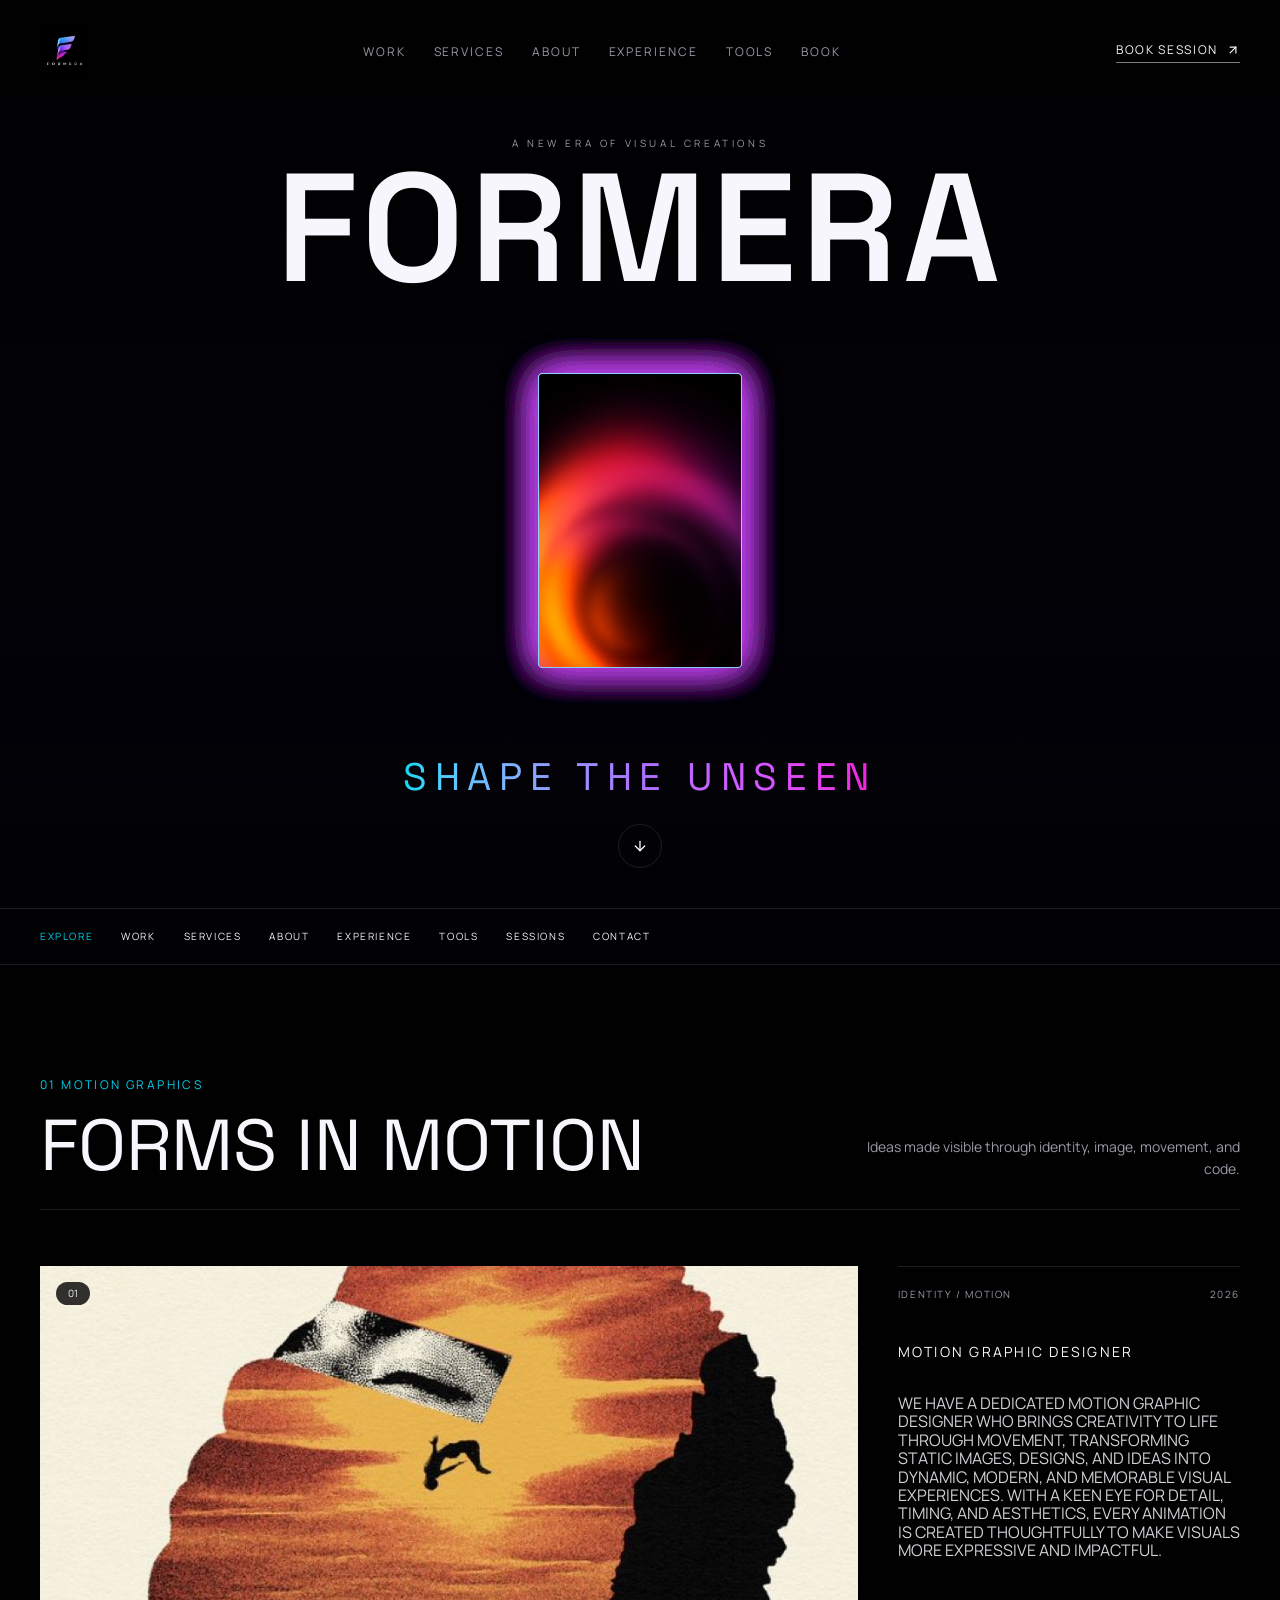
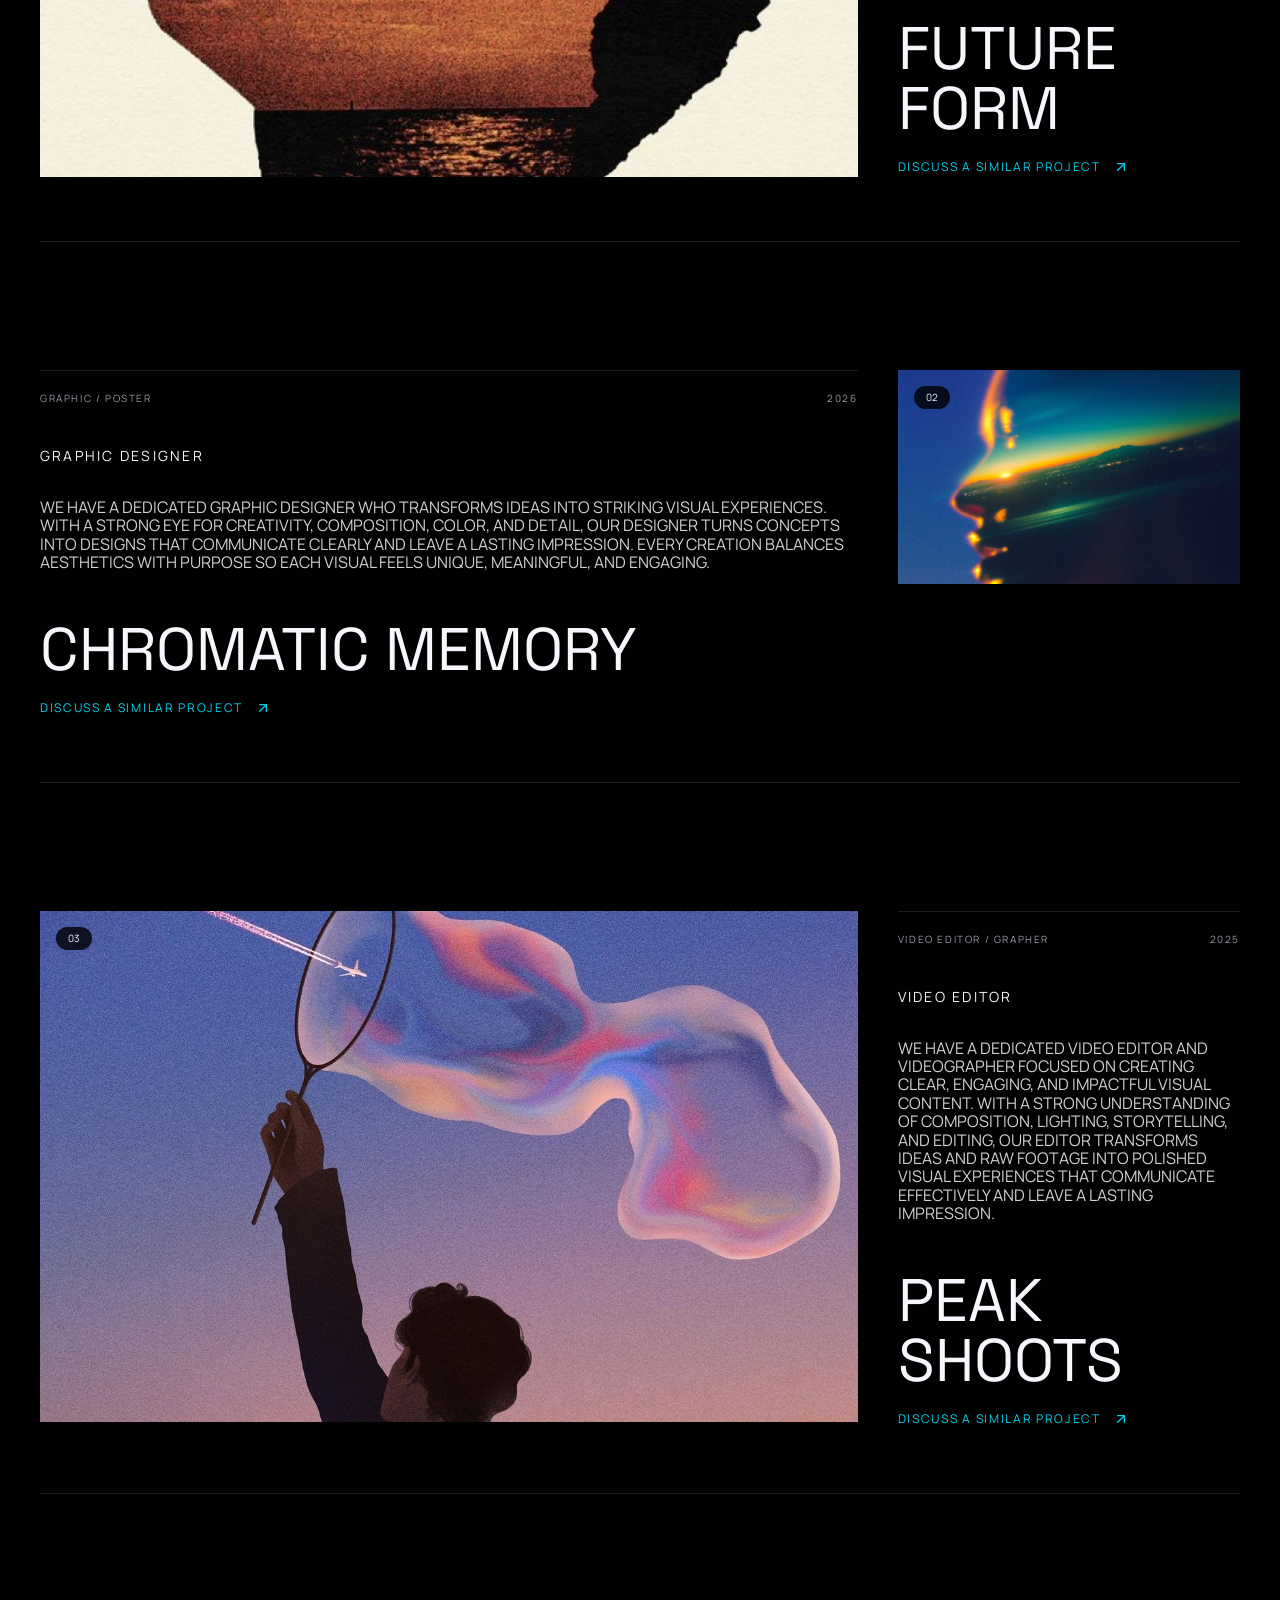
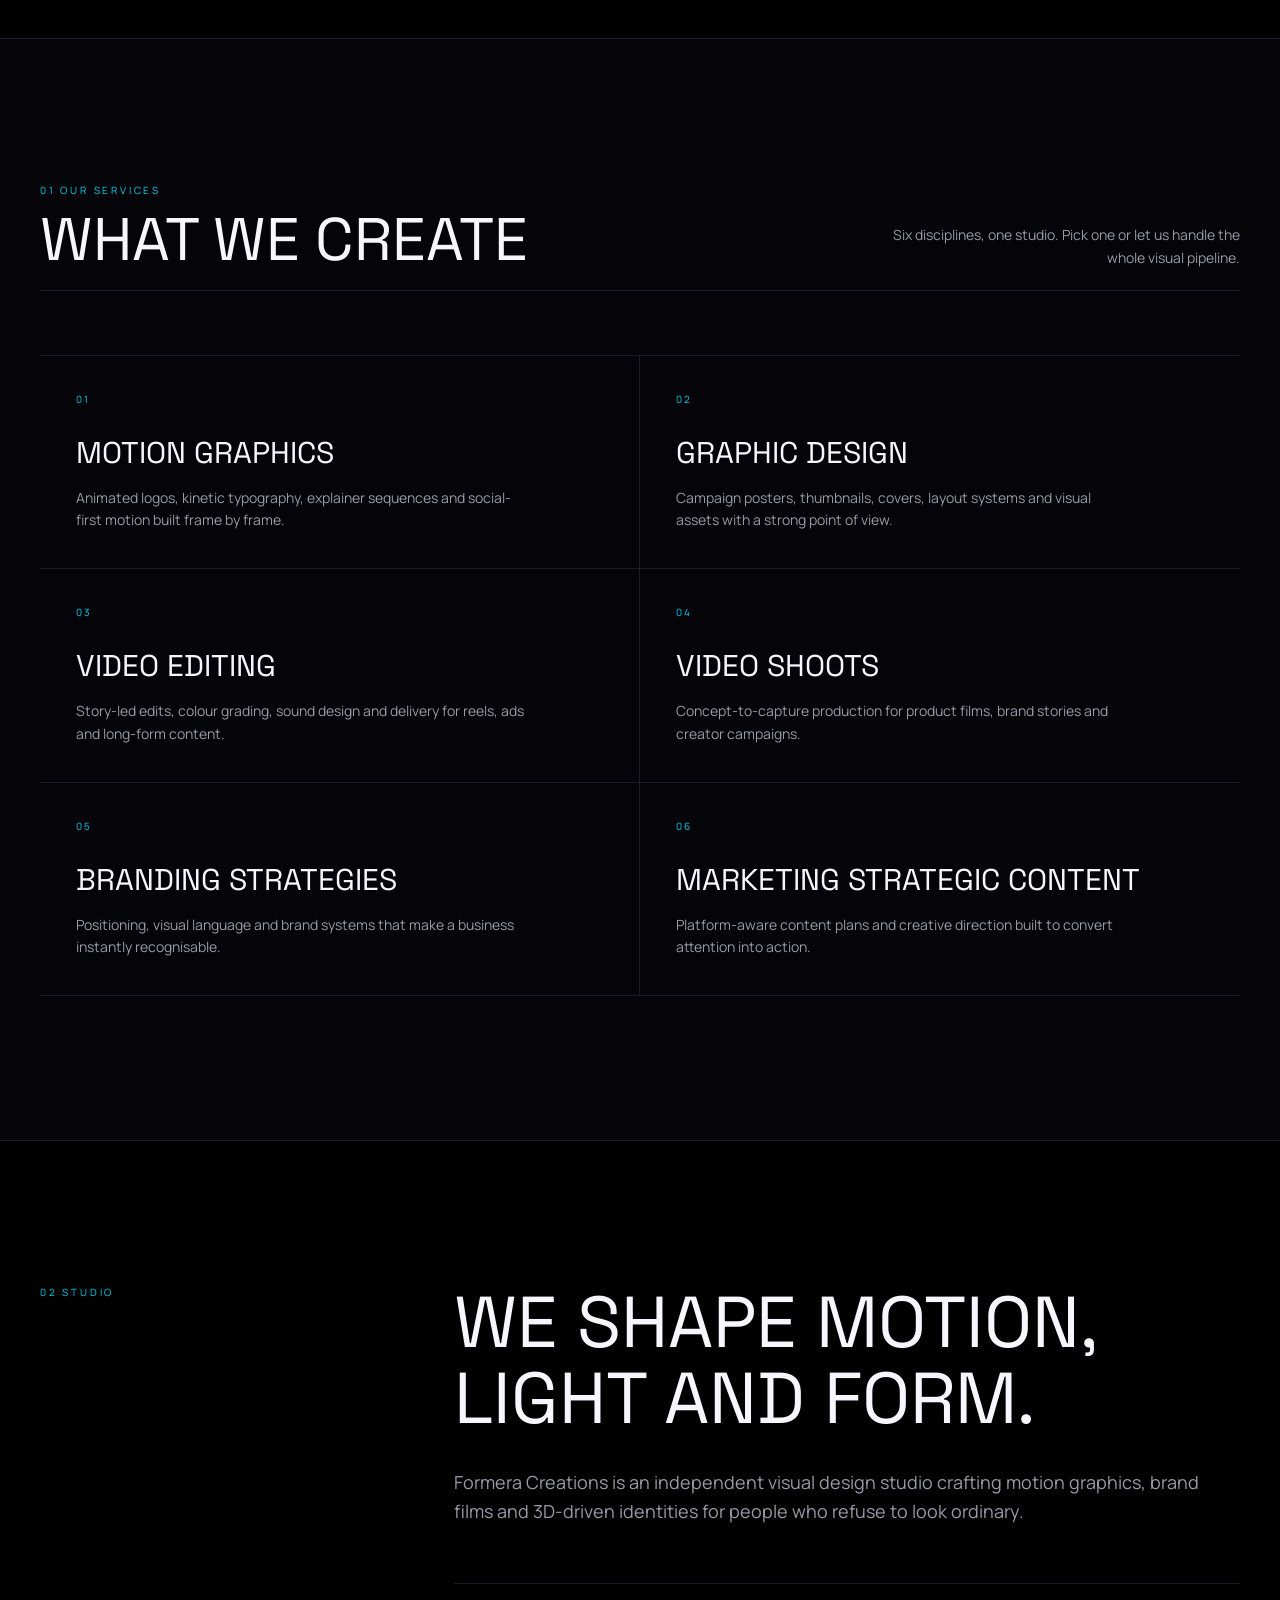
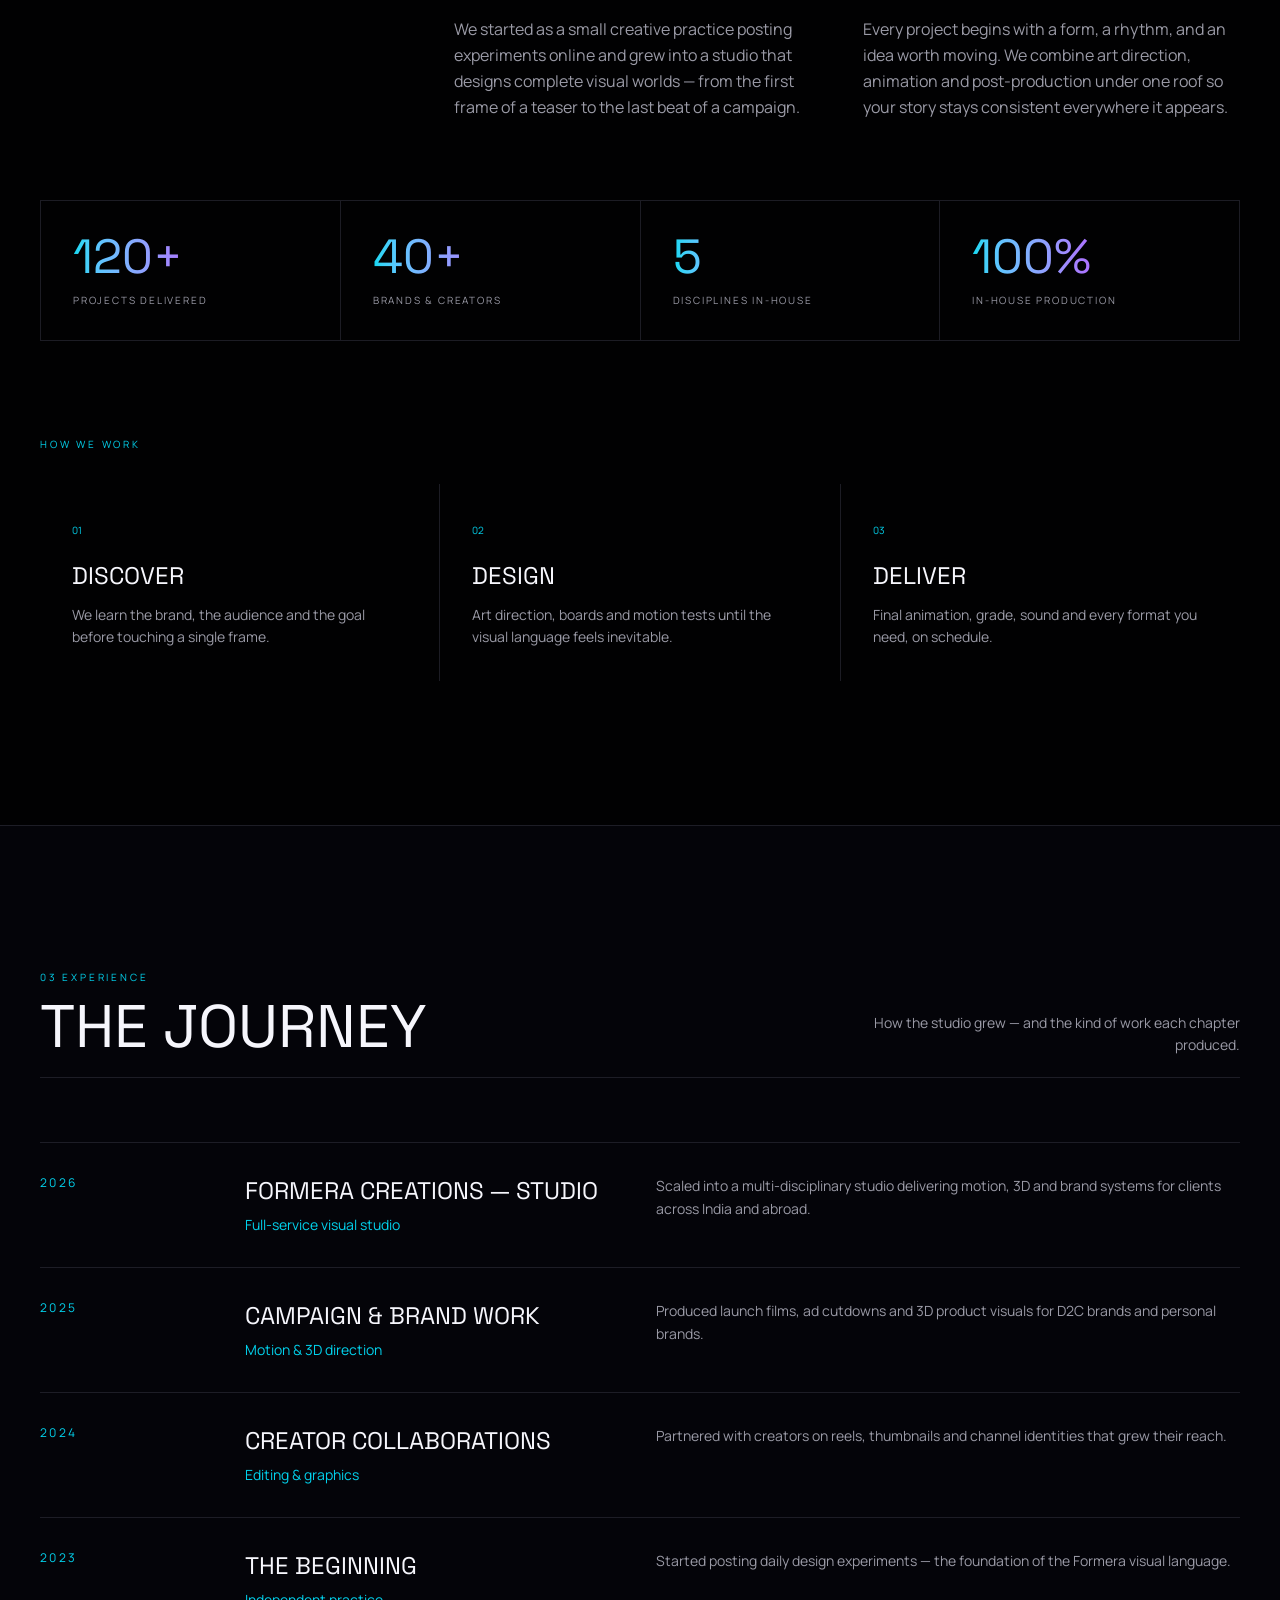
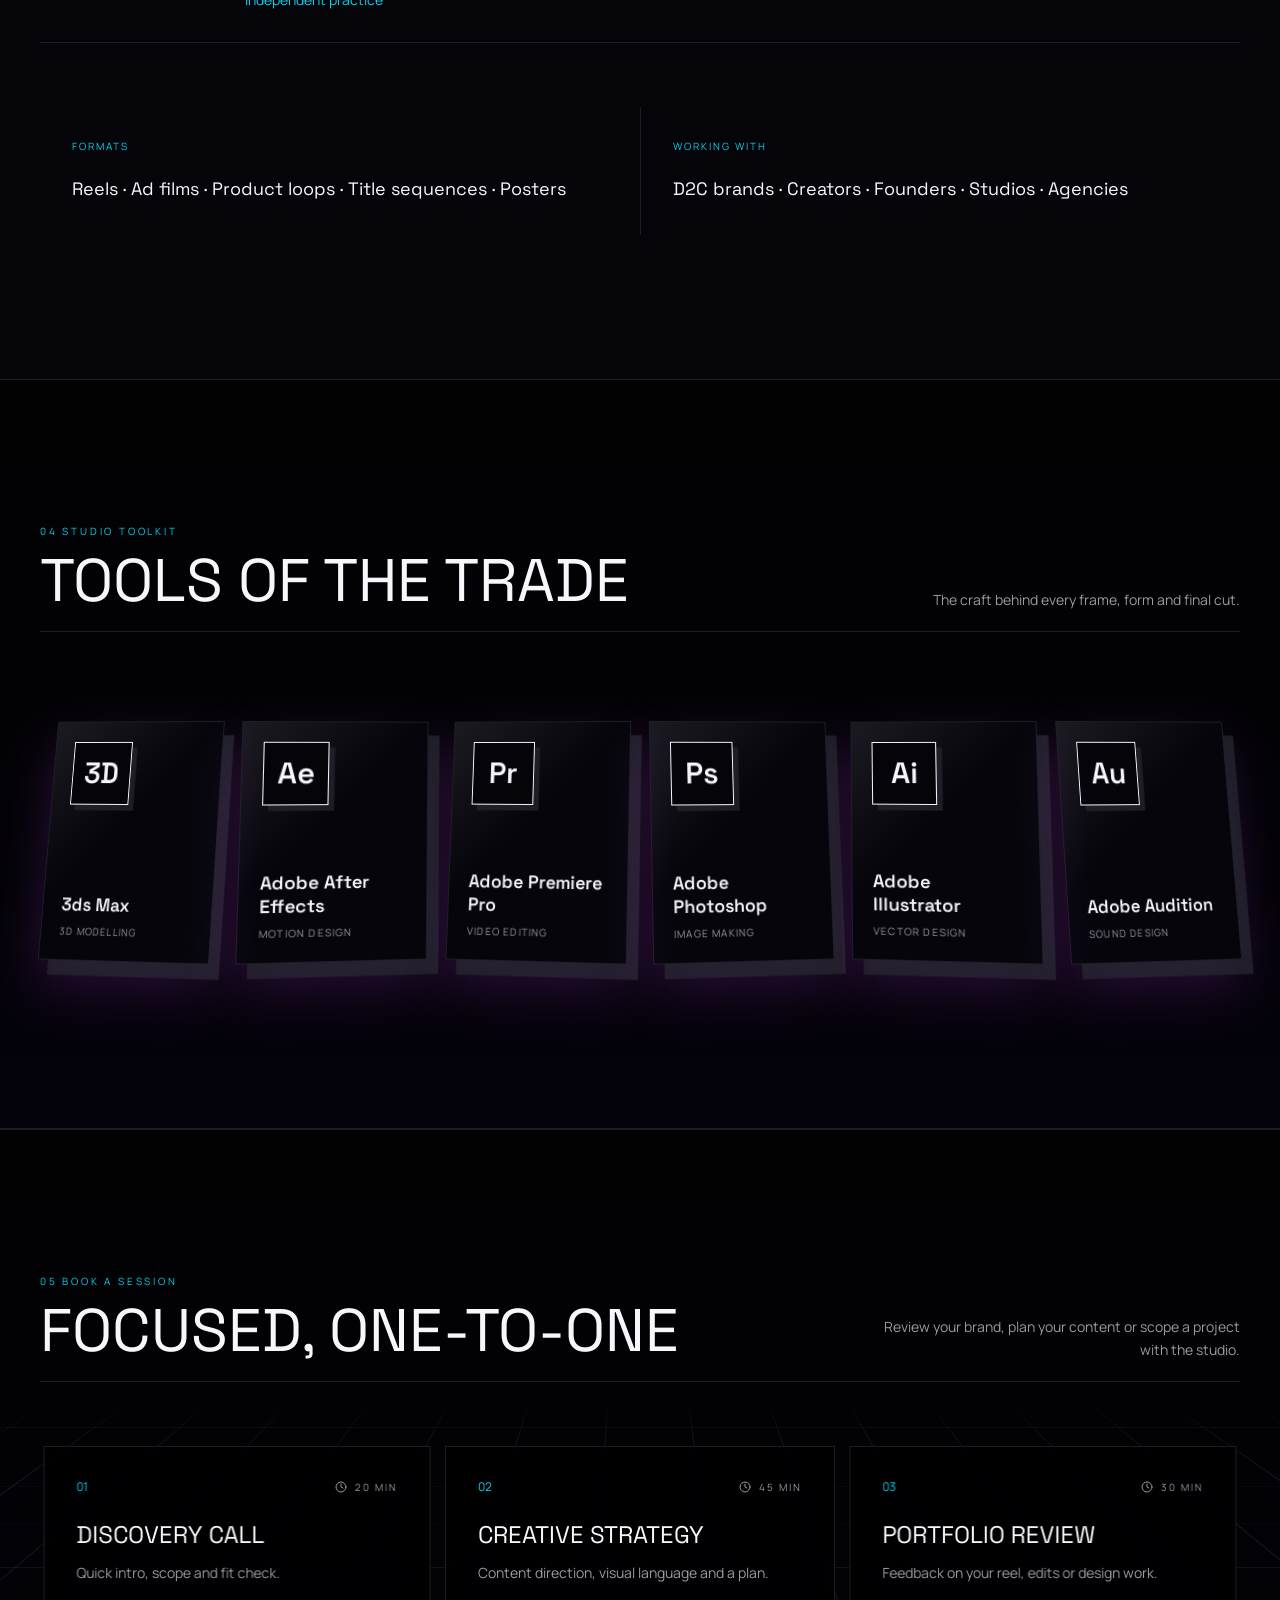
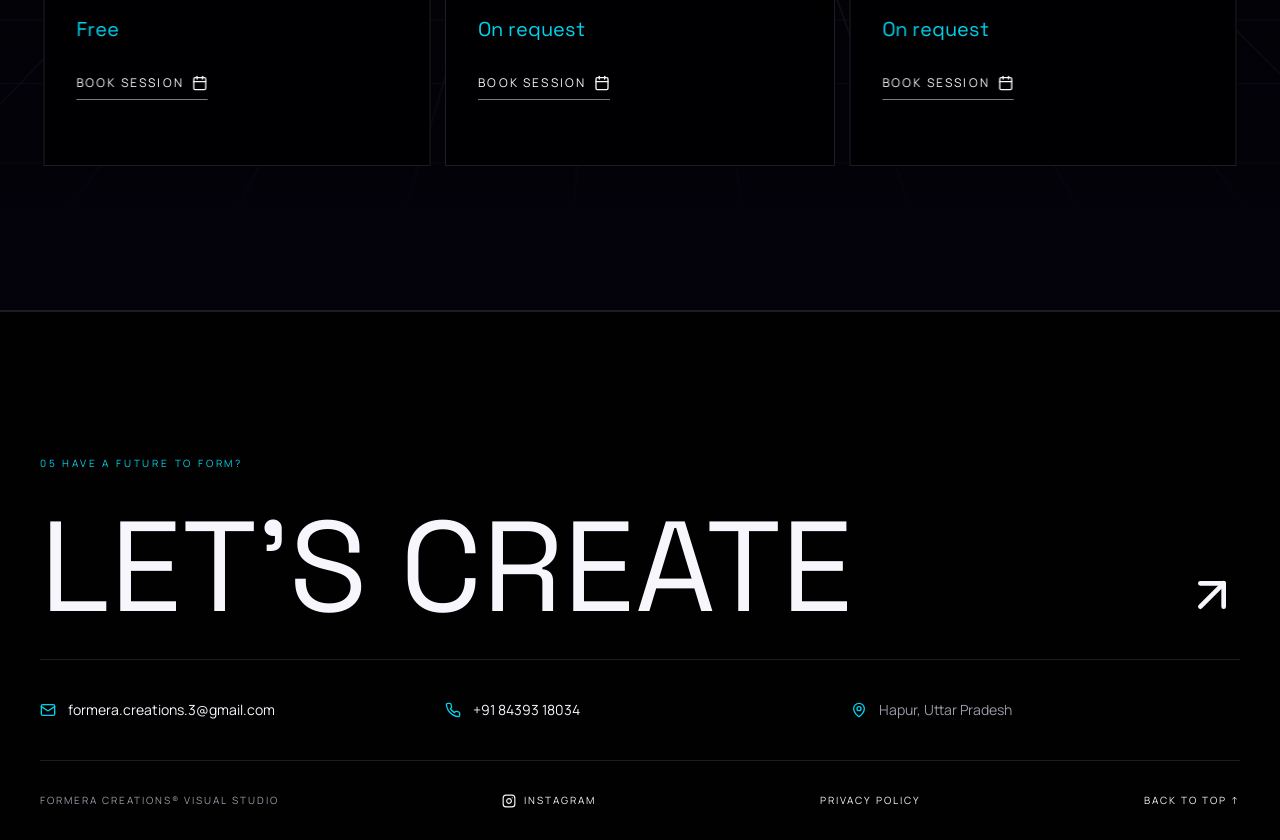
==== index.html @ ba70b327 "Google Search" ====
<!DOCTYPE html>
<html lang="en-IN">
  <head>
<meta name="google-site-verification" content="IYYLPr7kty9kp2888hiC-dbi23ppqFIYEDWbVmbP9VU" />
    <meta charset="utf-8"/>
    <meta name="viewport" content="width=device-width, initial-scale=1"/>
    <title>Formera | Creative Marketing Agency in Hapur, Uttar Pradesh</title>
    <meta name="description" content="Creative marketing agency in Hapur, Uttar Pradesh (UP). Motion graphics, video editing, graphic design and video shoots for brands across UP and India."/>
    <meta name="author" content="Formera"/>
    <meta property="og:title" content="Formera | Creative Marketing Agency in Hapur, Uttar Pradesh"/>
    <meta property="og:description" content="Creative marketing agency in Hapur, Uttar Pradesh (UP). Motion graphics, video editing, graphic design and video shoots for brands across UP and India."/>
    <meta property="og:type" content="website"/>
    <meta name="twitter:card" content="summary_large_image"/>
    <meta name="keywords" content="creative marketing agency, creative marketing agency in Hapur, creative marketing agency in UP, creative agency in UP, agency in UP, marketing agency in Uttar Pradesh, marketing agency in Hapur, creative agency in Hapur, creative agency Uttar Pradesh, creative agency Western UP, creative agency, marketing agency, motion graphics agency in Hapur, motion graphics agency Uttar Pradesh, video editing agency in Hapur, video editing agency in UP, video editing agency, graphic design agency in Hapur, graphic design agency UP, graphic design agency, advertising agency Hapur, video production Uttar Pradesh, marketing creatives, social media design agency, promotional video agency, branding agency Uttar Pradesh, creative agency India"/>
    <meta name="robots" content="index, follow, max-image-preview:large"/>
    <meta name="geo.region" content="IN-UP"/>
    <meta name="geo.placename" content="Hapur, Uttar Pradesh"/>
    <meta name="geo.country" content="IN"/>
    <meta property="og:url" content="https://corridor-showcase.lovable.app/"/>
    <meta property="og:site_name" content="Formera"/>
    <meta property="og:locale" content="en_IN"/>
    <meta name="twitter:title" content="Formera | Creative Marketing Agency in Hapur, Uttar Pradesh"/>
    <meta name="twitter:description" content="Creative marketing agency in Hapur, Uttar Pradesh (UP). Motion graphics, video editing, graphic design and video shoots for brands across UP and India."/>
    <link rel="preconnect" href="https://fonts.googleapis.com"/>
    <link rel="preconnect" href="https://fonts.gstatic.com" crossorigin="anonymous"/>
    <link rel="stylesheet" href="https://fonts.googleapis.com/css2?family=Manrope:wght@400;500;600&amp;family=Space+Grotesk:wght@400;500;600;700&amp;display=swap"/>
    <link rel="stylesheet" href="css/styles.css"/>
    <link rel="icon" href="favicon.png" type="image/png"/>
    <link rel="canonical" href="https://corridor-showcase.lovable.app/"/>
    <link rel="alternate" hreflang="en-IN" href="https://corridor-showcase.lovable.app/"/>
    <link rel="alternate" hreflang="x-default" href="https://corridor-showcase.lovable.app/"/>
    <link rel="preload" as="image" href="assets/future-form.jpg"/>
    <link rel="preload" as="image" href="assets/chromatic-field.png"/>
    <link rel="preload" as="image" href="assets/city-memory.jpg"/>
    <link rel="preload" as="image" href="assets/crimson-aura.png"/>
    <link rel="preload" as="image" href="assets/velocity.jpg"/>
    <link rel="preload" as="image" href="assets/hue-flow.png"/>
    <link rel="preload" as="image" href="assets/kinetic-cloud.jpg"/>
    <link rel="preload" as="image" href="assets/flight-study.jpg"/>
    <link rel="preload" as="image" href="assets/formera-logo.jpg"/>
    <script type="application/ld+json">
      {"@context":"https://schema.org","@graph":[{"@type":["Organization","ProfessionalService"],"@id":"https://corridor-showcase.lovable.app/#organization","name":"Formera","alternateName":"Formera Creations","url":"https://corridor-showcase.lovable.app/","logo":"https://corridor-showcase.lovable.app/formera-logo.jpg","image":"https://corridor-showcase.lovable.app/formera-logo.jpg","description":"Creative marketing agency in Hapur, Uttar Pradesh (UP). Motion graphics, video editing, graphic design and video shoots for brands across UP and India.","email":"formera.creations.3@gmail.com","telephone":"+91 84393 18034","address":{"@type":"PostalAddress","addressLocality":"Hapur","addressRegion":"Uttar Pradesh","addressCountry":"IN"},"areaServed":[{"@type":"City","name":"Hapur","containedInPlace":{"@type":"State","name":"Uttar Pradesh"}},{"@type":"City","name":"Ghaziabad","containedInPlace":{"@type":"State","name":"Uttar Pradesh"}},{"@type":"City","name":"Meerut","containedInPlace":{"@type":"State","name":"Uttar Pradesh"}},{"@type":"City","name":"Noida","containedInPlace":{"@type":"State","name":"Uttar Pradesh"}},{"@type":"City","name":"Bulandshahr","containedInPlace":{"@type":"State","name":"Uttar Pradesh"}},{"@type":"City","name":"Moradabad","containedInPlace":{"@type":"State","name":"Uttar Pradesh"}},{"@type":"AdministrativeArea","name":"Western Uttar Pradesh"},{"@type":"State","name":"Uttar Pradesh"},{"@type":"Country","name":"India"}],"contactPoint":[{"@type":"ContactPoint","contactType":"customer service","email":"formera.creations.3@gmail.com","telephone":"+91 84393 18034","areaServed":"IN"}],"sameAs":["https://www.instagram.com/formera_creations.3/","https://topmate.io/formera_creations"],"knowsAbout":["Motion Graphics","Motion Design","Graphic Design","Video Editing","Video Production","Marketing Creatives","Social Media Design","Promotional Videos","Branding","Creative Marketing","Branding Strategy","Marketing Strategy"],"hasOfferCatalog":{"@type":"OfferCatalog","name":"Creative Services","itemListElement":[{"@type":"Offer","itemOffered":{"@type":"Service","name":"Motion Graphics","serviceType":"Motion Graphics","description":"Animated logos, kinetic typography, explainer sequences and social-first motion built frame by frame.","provider":{"@id":"https://corridor-showcase.lovable.app/#organization"},"areaServed":[{"@type":"City","name":"Hapur","containedInPlace":{"@type":"State","name":"Uttar Pradesh"}},{"@type":"City","name":"Ghaziabad","containedInPlace":{"@type":"State","name":"Uttar Pradesh"}},{"@type":"City","name":"Meerut","containedInPlace":{"@type":"State","name":"Uttar Pradesh"}},{"@type":"City","name":"Noida","containedInPlace":{"@type":"State","name":"Uttar Pradesh"}},{"@type":"City","name":"Bulandshahr","containedInPlace":{"@type":"State","name":"Uttar Pradesh"}},{"@type":"City","name":"Moradabad","containedInPlace":{"@type":"State","name":"Uttar Pradesh"}},{"@type":"AdministrativeArea","name":"Western Uttar Pradesh"},{"@type":"State","name":"Uttar Pradesh"},{"@type":"Country","name":"India"}]}},{"@type":"Offer","itemOffered":{"@type":"Service","name":"Graphic Design","serviceType":"Graphic Design","description":"Campaign posters, thumbnails, covers, layout systems and visual assets with a strong point of view.","provider":{"@id":"https://corridor-showcase.lovable.app/#organization"},"areaServed":[{"@type":"City","name":"Hapur","containedInPlace":{"@type":"State","name":"Uttar Pradesh"}},{"@type":"City","name":"Ghaziabad","containedInPlace":{"@type":"State","name":"Uttar Pradesh"}},{"@type":"City","name":"Meerut","containedInPlace":{"@type":"State","name":"Uttar Pradesh"}},{"@type":"City","name":"Noida","containedInPlace":{"@type":"State","name":"Uttar Pradesh"}},{"@type":"City","name":"Bulandshahr","containedInPlace":{"@type":"State","name":"Uttar Pradesh"}},{"@type":"City","name":"Moradabad","containedInPlace":{"@type":"State","name":"Uttar Pradesh"}},{"@type":"AdministrativeArea","name":"Western Uttar Pradesh"},{"@type":"State","name":"Uttar Pradesh"},{"@type":"Country","name":"India"}]}},{"@type":"Offer","itemOffered":{"@type":"Service","name":"Video Editing","serviceType":"Video Editing","description":"Story-led edits, colour grading, sound design and delivery for reels, ads and long-form content.","provider":{"@id":"https://corridor-showcase.lovable.app/#organization"},"areaServed":[{"@type":"City","name":"Hapur","containedInPlace":{"@type":"State","name":"Uttar Pradesh"}},{"@type":"City","name":"Ghaziabad","containedInPlace":{"@type":"State","name":"Uttar Pradesh"}},{"@type":"City","name":"Meerut","containedInPlace":{"@type":"State","name":"Uttar Pradesh"}},{"@type":"City","name":"Noida","containedInPlace":{"@type":"State","name":"Uttar Pradesh"}},{"@type":"City","name":"Bulandshahr","containedInPlace":{"@type":"State","name":"Uttar Pradesh"}},{"@type":"City","name":"Moradabad","containedInPlace":{"@type":"State","name":"Uttar Pradesh"}},{"@type":"AdministrativeArea","name":"Western Uttar Pradesh"},{"@type":"State","name":"Uttar Pradesh"},{"@type":"Country","name":"India"}]}},{"@type":"Offer","itemOffered":{"@type":"Service","name":"Video Shoots","serviceType":"Video Shoots","description":"Concept-to-capture production for product films, brand stories and creator campaigns.","provider":{"@id":"https://corridor-showcase.lovable.app/#organization"},"areaServed":[{"@type":"City","name":"Hapur","containedInPlace":{"@type":"State","name":"Uttar Pradesh"}},{"@type":"City","name":"Ghaziabad","containedInPlace":{"@type":"State","name":"Uttar Pradesh"}},{"@type":"City","name":"Meerut","containedInPlace":{"@type":"State","name":"Uttar Pradesh"}},{"@type":"City","name":"Noida","containedInPlace":{"@type":"State","name":"Uttar Pradesh"}},{"@type":"City","name":"Bulandshahr","containedInPlace":{"@type":"State","name":"Uttar Pradesh"}},{"@type":"City","name":"Moradabad","containedInPlace":{"@type":"State","name":"Uttar Pradesh"}},{"@type":"AdministrativeArea","name":"Western Uttar Pradesh"},{"@type":"State","name":"Uttar Pradesh"},{"@type":"Country","name":"India"}]}},{"@type":"Offer","itemOffered":{"@type":"Service","name":"Branding Strategies","serviceType":"Branding Strategies","description":"Positioning, visual language and brand systems that make a business instantly recognisable.","provider":{"@id":"https://corridor-showcase.lovable.app/#organization"},"areaServed":[{"@type":"City","name":"Hapur","containedInPlace":{"@type":"State","name":"Uttar Pradesh"}},{"@type":"City","name":"Ghaziabad","containedInPlace":{"@type":"State","name":"Uttar Pradesh"}},{"@type":"City","name":"Meerut","containedInPlace":{"@type":"State","name":"Uttar Pradesh"}},{"@type":"City","name":"Noida","containedInPlace":{"@type":"State","name":"Uttar Pradesh"}},{"@type":"City","name":"Bulandshahr","containedInPlace":{"@type":"State","name":"Uttar Pradesh"}},{"@type":"City","name":"Moradabad","containedInPlace":{"@type":"State","name":"Uttar Pradesh"}},{"@type":"AdministrativeArea","name":"Western Uttar Pradesh"},{"@type":"State","name":"Uttar Pradesh"},{"@type":"Country","name":"India"}]}},{"@type":"Offer","itemOffered":{"@type":"Service","name":"Marketing Strategic Content","serviceType":"Marketing Strategic Content","description":"Platform-aware content plans and creative direction built to convert attention into action.","provider":{"@id":"https://corridor-showcase.lovable.app/#organization"},"areaServed":[{"@type":"City","name":"Hapur","containedInPlace":{"@type":"State","name":"Uttar Pradesh"}},{"@type":"City","name":"Ghaziabad","containedInPlace":{"@type":"State","name":"Uttar Pradesh"}},{"@type":"City","name":"Meerut","containedInPlace":{"@type":"State","name":"Uttar Pradesh"}},{"@type":"City","name":"Noida","containedInPlace":{"@type":"State","name":"Uttar Pradesh"}},{"@type":"City","name":"Bulandshahr","containedInPlace":{"@type":"State","name":"Uttar Pradesh"}},{"@type":"City","name":"Moradabad","containedInPlace":{"@type":"State","name":"Uttar Pradesh"}},{"@type":"AdministrativeArea","name":"Western Uttar Pradesh"},{"@type":"State","name":"Uttar Pradesh"},{"@type":"Country","name":"India"}]}}]}},{"@type":"WebSite","@id":"https://corridor-showcase.lovable.app/#website","url":"https://corridor-showcase.lovable.app/","name":"Formera","alternateName":"Formera Creations","publisher":{"@id":"https://corridor-showcase.lovable.app/#organization"},"inLanguage":"en-IN"}]}
    </script>
  </head>
  <body>
    <main class="min-h-screen overflow-x-hidden bg-background text-foreground">
      <section class="relative min-h-svh border-b border-border">
        <div class="overflow-hidden absolute inset-0 bg-hero" style="container-type:inline-size">
          <style>@keyframes ish-r-hero{0.00%{transform:translate3d(-11.00cqw,0,-235.38cqw) rotateY(-6.00deg)}4.17%{transform:translate3d(-3.79cqw,0,-204.43cqw) rotateY(-6.92deg)}8.33%{transform:translate3d(2.73cqw,0,-177.09cqw) rotateY(-7.83deg)}12.50%{transform:translate3d(8.60cqw,0,-152.94cqw) rotateY(-8.75deg)}16.67%{transform:translate3d(13.87cqw,0,-131.60cqw) rotateY(-9.67deg)}20.83%{transform:translate3d(18.56cqw,0,-112.75cqw) rotateY(-10.58deg)}25.00%{transform:translate3d(22.72cqw,0,-96.10cqw) rotateY(-11.50deg)}29.17%{transform:translate3d(26.37cqw,0,-81.40cqw) rotateY(-12.42deg)}33.33%{transform:translate3d(29.57cqw,0,-68.40cqw) rotateY(-13.33deg)}37.50%{transform:translate3d(32.34cqw,0,-56.93cqw) rotateY(-14.25deg)}41.67%{transform:translate3d(34.71cqw,0,-46.79cqw) rotateY(-15.17deg)}45.83%{transform:translate3d(36.73cqw,0,-37.83cqw) rotateY(-16.08deg)}50.00%{transform:translate3d(38.42cqw,0,-29.92cqw) rotateY(-17.00deg)}54.17%{transform:translate3d(39.81cqw,0,-22.93cqw) rotateY(-17.92deg)}58.33%{transform:translate3d(40.94cqw,0,-16.76cqw) rotateY(-18.83deg)}62.50%{transform:translate3d(41.84cqw,0,-11.31cqw) rotateY(-19.75deg)}66.67%{transform:translate3d(42.53cqw,0,-6.49cqw) rotateY(-20.67deg)}70.83%{transform:translate3d(43.06cqw,0,-2.23cqw) rotateY(-21.58deg)}75.00%{transform:translate3d(43.43cqw,0,1.53cqw) rotateY(-22.50deg)}79.17%{transform:translate3d(43.69cqw,0,4.85cqw) rotateY(-23.42deg)}83.33%{transform:translate3d(43.85cqw,0,7.78cqw) rotateY(-24.33deg)}87.50%{transform:translate3d(43.94cqw,0,10.37cqw) rotateY(-25.25deg)}91.67%{transform:translate3d(43.98cqw,0,12.66cqw) rotateY(-26.17deg)}95.83%{transform:translate3d(44.00cqw,0,14.68cqw) rotateY(-27.08deg)}100.00%{transform:translate3d(44.00cqw,0,16.47cqw) rotateY(-28.00deg)}}@keyframes ish-l-hero{0.00%{transform:translate3d(11.00cqw,0,-235.38cqw) rotateY(6.00deg)}4.17%{transform:translate3d(3.79cqw,0,-204.43cqw) rotateY(6.92deg)}8.33%{transform:translate3d(-2.73cqw,0,-177.09cqw) rotateY(7.83deg)}12.50%{transform:translate3d(-8.60cqw,0,-152.94cqw) rotateY(8.75deg)}16.67%{transform:translate3d(-13.87cqw,0,-131.60cqw) rotateY(9.67deg)}20.83%{transform:translate3d(-18.56cqw,0,-112.75cqw) rotateY(10.58deg)}25.00%{transform:translate3d(-22.72cqw,0,-96.10cqw) rotateY(11.50deg)}29.17%{transform:translate3d(-26.37cqw,0,-81.40cqw) rotateY(12.42deg)}33.33%{transform:translate3d(-29.57cqw,0,-68.40cqw) rotateY(13.33deg)}37.50%{transform:translate3d(-32.34cqw,0,-56.93cqw) rotateY(14.25deg)}41.67%{transform:translate3d(-34.71cqw,0,-46.79cqw) rotateY(15.17deg)}45.83%{transform:translate3d(-36.73cqw,0,-37.83cqw) rotateY(16.08deg)}50.00%{transform:translate3d(-38.42cqw,0,-29.92cqw) rotateY(17.00deg)}54.17%{transform:translate3d(-39.81cqw,0,-22.93cqw) rotateY(17.92deg)}58.33%{transform:translate3d(-40.94cqw,0,-16.76cqw) rotateY(18.83deg)}62.50%{transform:translate3d(-41.84cqw,0,-11.31cqw) rotateY(19.75deg)}66.67%{transform:translate3d(-42.53cqw,0,-6.49cqw) rotateY(20.67deg)}70.83%{transform:translate3d(-43.06cqw,0,-2.23cqw) rotateY(21.58deg)}75.00%{transform:translate3d(-43.43cqw,0,1.53cqw) rotateY(22.50deg)}79.17%{transform:translate3d(-43.69cqw,0,4.85cqw) rotateY(23.42deg)}83.33%{transform:translate3d(-43.85cqw,0,7.78cqw) rotateY(24.33deg)}87.50%{transform:translate3d(-43.94cqw,0,10.37cqw) rotateY(25.25deg)}91.67%{transform:translate3d(-43.98cqw,0,12.66cqw) rotateY(26.17deg)}95.83%{transform:translate3d(-44.00cqw,0,14.68cqw) rotateY(27.08deg)}100.00%{transform:translate3d(-44.00cqw,0,16.47cqw) rotateY(28.00deg)}}@media(prefers-reduced-motion:reduce){.ish-c-hero{animation-play-state:paused}}</style>
          <div aria-hidden="true" class="pointer-events-none absolute inset-0" style="perspective:30cqw;perspective-origin:50% 54%">
            <div class="absolute inset-0" style="transform-style:preserve-3d">
              <div class="ish-c-hero absolute overflow-hidden border border-stream-border shadow-stream-card" style="left:50%;top:54%;width:16cqw;height:23cqw;margin-left:-8cqw;margin-top:-11.5cqw;border-radius:0.35cqw;animation:ish-r-hero 20s linear infinite;animation-delay:0s;backface-visibility:hidden">
                <img src="assets/future-form.jpg" alt="A surreal human silhouette in a seascape" loading="eager" decoding="async" class="h-full w-full object-cover saturate-125" draggable="false"/>
              </div>
              <div class="ish-c-hero absolute overflow-hidden border border-stream-border shadow-stream-card" style="left:50%;top:54%;width:16cqw;height:23cqw;margin-left:-8cqw;margin-top:-11.5cqw;border-radius:0.35cqw;animation:ish-r-hero 20s linear infinite;animation-delay:-2s;backface-visibility:hidden">
                <img src="assets/chromatic-field.png" alt="An iridescent chromatic field" loading="eager" decoding="async" class="h-full w-full object-cover saturate-125" draggable="false"/>
              </div>
              <div class="ish-c-hero absolute overflow-hidden border border-stream-border shadow-stream-card" style="left:50%;top:54%;width:16cqw;height:23cqw;margin-left:-8cqw;margin-top:-11.5cqw;border-radius:0.35cqw;animation:ish-r-hero 20s linear infinite;animation-delay:-4s;backface-visibility:hidden">
                <img src="assets/city-memory.jpg" alt="A portrait layered with a city at dusk" loading="eager" decoding="async" class="h-full w-full object-cover saturate-125" draggable="false"/>
              </div>
              <div class="ish-c-hero absolute overflow-hidden border border-stream-border shadow-stream-card" style="left:50%;top:54%;width:16cqw;height:23cqw;margin-left:-8cqw;margin-top:-11.5cqw;border-radius:0.35cqw;animation:ish-r-hero 20s linear infinite;animation-delay:-6s;backface-visibility:hidden">
                <img src="assets/crimson-aura.png" alt="A luminous crimson aura" loading="eager" decoding="async" class="h-full w-full object-cover saturate-125" draggable="false"/>
              </div>
              <div class="ish-c-hero absolute overflow-hidden border border-stream-border shadow-stream-card" style="left:50%;top:54%;width:16cqw;height:23cqw;margin-left:-8cqw;margin-top:-11.5cqw;border-radius:0.35cqw;animation:ish-r-hero 20s linear infinite;animation-delay:-8s;backface-visibility:hidden">
                <img src="assets/velocity.jpg" alt="An abstract portrait in motion" loading="eager" decoding="async" class="h-full w-full object-cover saturate-125" draggable="false"/>
              </div>
              <div class="ish-c-hero absolute overflow-hidden border border-stream-border shadow-stream-card" style="left:50%;top:54%;width:16cqw;height:23cqw;margin-left:-8cqw;margin-top:-11.5cqw;border-radius:0.35cqw;animation:ish-r-hero 20s linear infinite;animation-delay:-10s;backface-visibility:hidden">
                <img src="assets/hue-flow.png" alt="A flowing spectral color study" loading="eager" decoding="async" class="h-full w-full object-cover saturate-125" draggable="false"/>
              </div>
              <div class="ish-c-hero absolute overflow-hidden border border-stream-border shadow-stream-card" style="left:50%;top:54%;width:16cqw;height:23cqw;margin-left:-8cqw;margin-top:-11.5cqw;border-radius:0.35cqw;animation:ish-r-hero 20s linear infinite;animation-delay:-12s;backface-visibility:hidden">
                <img src="assets/kinetic-cloud.jpg" alt="A figure dissolving into a colorful cloud" loading="eager" decoding="async" class="h-full w-full object-cover saturate-125" draggable="false"/>
              </div>
              <div class="ish-c-hero absolute overflow-hidden border border-stream-border shadow-stream-card" style="left:50%;top:54%;width:16cqw;height:23cqw;margin-left:-8cqw;margin-top:-11.5cqw;border-radius:0.35cqw;animation:ish-r-hero 20s linear infinite;animation-delay:-14s;backface-visibility:hidden">
                <img src="assets/flight-study.jpg" alt="A surreal hand and bird composition" loading="eager" decoding="async" class="h-full w-full object-cover saturate-125" draggable="false"/>
              </div>
              <div class="ish-c-hero absolute overflow-hidden border border-stream-border shadow-stream-card" style="left:50%;top:54%;width:16cqw;height:23cqw;margin-left:-8cqw;margin-top:-11.5cqw;border-radius:0.35cqw;animation:ish-r-hero 20s linear infinite;animation-delay:-16s;backface-visibility:hidden">
                <img src="assets/future-form.jpg" alt="A surreal human silhouette in a seascape" loading="eager" decoding="async" class="h-full w-full object-cover saturate-125" draggable="false"/>
              </div>
              <div class="ish-c-hero absolute overflow-hidden border border-stream-border shadow-stream-card" style="left:50%;top:54%;width:16cqw;height:23cqw;margin-left:-8cqw;margin-top:-11.5cqw;border-radius:0.35cqw;animation:ish-r-hero 20s linear infinite;animation-delay:-18s;backface-visibility:hidden">
                <img src="assets/chromatic-field.png" alt="An iridescent chromatic field" loading="eager" decoding="async" class="h-full w-full object-cover saturate-125" draggable="false"/>
              </div>
              <div class="ish-c-hero absolute overflow-hidden border border-stream-border shadow-stream-card" style="left:50%;top:54%;width:16cqw;height:23cqw;margin-left:-8cqw;margin-top:-11.5cqw;border-radius:0.35cqw;animation:ish-l-hero 20s linear infinite;animation-delay:0s;backface-visibility:hidden">
                <img src="assets/future-form.jpg" alt="A surreal human silhouette in a seascape" loading="eager" decoding="async" class="h-full w-full object-cover saturate-125" draggable="false"/>
              </div>
              <div class="ish-c-hero absolute overflow-hidden border border-stream-border shadow-stream-card" style="left:50%;top:54%;width:16cqw;height:23cqw;margin-left:-8cqw;margin-top:-11.5cqw;border-radius:0.35cqw;animation:ish-l-hero 20s linear infinite;animation-delay:-2s;backface-visibility:hidden">
                <img src="assets/chromatic-field.png" alt="An iridescent chromatic field" loading="eager" decoding="async" class="h-full w-full object-cover saturate-125" draggable="false"/>
              </div>
              <div class="ish-c-hero absolute overflow-hidden border border-stream-border shadow-stream-card" style="left:50%;top:54%;width:16cqw;height:23cqw;margin-left:-8cqw;margin-top:-11.5cqw;border-radius:0.35cqw;animation:ish-l-hero 20s linear infinite;animation-delay:-4s;backface-visibility:hidden">
                <img src="assets/city-memory.jpg" alt="A portrait layered with a city at dusk" loading="eager" decoding="async" class="h-full w-full object-cover saturate-125" draggable="false"/>
              </div>
              <div class="ish-c-hero absolute overflow-hidden border border-stream-border shadow-stream-card" style="left:50%;top:54%;width:16cqw;height:23cqw;margin-left:-8cqw;margin-top:-11.5cqw;border-radius:0.35cqw;animation:ish-l-hero 20s linear infinite;animation-delay:-6s;backface-visibility:hidden">
                <img src="assets/crimson-aura.png" alt="A luminous crimson aura" loading="eager" decoding="async" class="h-full w-full object-cover saturate-125" draggable="false"/>
              </div>
              <div class="ish-c-hero absolute overflow-hidden border border-stream-border shadow-stream-card" style="left:50%;top:54%;width:16cqw;height:23cqw;margin-left:-8cqw;margin-top:-11.5cqw;border-radius:0.35cqw;animation:ish-l-hero 20s linear infinite;animation-delay:-8s;backface-visibility:hidden">
                <img src="assets/velocity.jpg" alt="An abstract portrait in motion" loading="eager" decoding="async" class="h-full w-full object-cover saturate-125" draggable="false"/>
              </div>
              <div class="ish-c-hero absolute overflow-hidden border border-stream-border shadow-stream-card" style="left:50%;top:54%;width:16cqw;height:23cqw;margin-left:-8cqw;margin-top:-11.5cqw;border-radius:0.35cqw;animation:ish-l-hero 20s linear infinite;animation-delay:-10s;backface-visibility:hidden">
                <img src="assets/hue-flow.png" alt="A flowing spectral color study" loading="eager" decoding="async" class="h-full w-full object-cover saturate-125" draggable="false"/>
              </div>
              <div class="ish-c-hero absolute overflow-hidden border border-stream-border shadow-stream-card" style="left:50%;top:54%;width:16cqw;height:23cqw;margin-left:-8cqw;margin-top:-11.5cqw;border-radius:0.35cqw;animation:ish-l-hero 20s linear infinite;animation-delay:-12s;backface-visibility:hidden">
                <img src="assets/kinetic-cloud.jpg" alt="A figure dissolving into a colorful cloud" loading="eager" decoding="async" class="h-full w-full object-cover saturate-125" draggable="false"/>
              </div>
              <div class="ish-c-hero absolute overflow-hidden border border-stream-border shadow-stream-card" style="left:50%;top:54%;width:16cqw;height:23cqw;margin-left:-8cqw;margin-top:-11.5cqw;border-radius:0.35cqw;animation:ish-l-hero 20s linear infinite;animation-delay:-14s;backface-visibility:hidden">
                <img src="assets/flight-study.jpg" alt="A surreal hand and bird composition" loading="eager" decoding="async" class="h-full w-full object-cover saturate-125" draggable="false"/>
              </div>
              <div class="ish-c-hero absolute overflow-hidden border border-stream-border shadow-stream-card" style="left:50%;top:54%;width:16cqw;height:23cqw;margin-left:-8cqw;margin-top:-11.5cqw;border-radius:0.35cqw;animation:ish-l-hero 20s linear infinite;animation-delay:-16s;backface-visibility:hidden">
                <img src="assets/future-form.jpg" alt="A surreal human silhouette in a seascape" loading="eager" decoding="async" class="h-full w-full object-cover saturate-125" draggable="false"/>
              </div>
              <div class="ish-c-hero absolute overflow-hidden border border-stream-border shadow-stream-card" style="left:50%;top:54%;width:16cqw;height:23cqw;margin-left:-8cqw;margin-top:-11.5cqw;border-radius:0.35cqw;animation:ish-l-hero 20s linear infinite;animation-delay:-18s;backface-visibility:hidden">
                <img src="assets/chromatic-field.png" alt="An iridescent chromatic field" loading="eager" decoding="async" class="h-full w-full object-cover saturate-125" draggable="false"/>
              </div>
            </div>
          </div>
          <div class="absolute inset-0 bg-hero-vignette">
          </div>
        </div>
        <header class="relative z-20 flex items-center justify-between px-5 py-5 md:px-10 md:py-7">
          <a href="#top" aria-label="Formera home" class="block transition-opacity hover:opacity-75"><img src="assets/formera-logo.jpg" alt="Formera" class="h-10 w-auto md:h-12"/></a>
          <nav class="hidden items-center gap-7 text-xs uppercase tracking-[0.16em] lg:flex">
            <a href="#work" class="nav-link">Work</a>
            <a href="#services" class="nav-link">Services</a>
            <a href="#about" class="nav-link">About</a>
            <a href="#experience" class="nav-link">Experience</a>
            <a href="#tools" class="nav-link">Tools</a>
            <a href="#sessions" class="nav-link">Book</a>
          </nav>
          <a href="https://topmate.io/formera_creations" target="_blank" rel="noreferrer" class="group inline-flex items-center gap-2 border-b border-foreground/50 pb-1 text-xs uppercase tracking-[0.14em]">Book session <svg xmlns="http://www.w3.org/2000/svg" width="24" height="24" viewBox="0 0 24 24" fill="none" stroke="currentColor" stroke-width="2" stroke-linecap="round" stroke-linejoin="round" class="lucide lucide-arrow-up-right size-3.5 transition-transform group-hover:translate-x-0.5 group-hover:-translate-y-0.5" aria-hidden="true"><path d="M7 7h10v10"></path><path d="M7 17 17 7"></path></svg></a>
        </header>
        <div id="top" class="relative z-10 flex min-h-[calc(100svh-96px)] flex-col px-5 pb-8 pt-8 md:px-10 md:pb-10">
          <div class="mx-auto text-center">
            <p class="mb-4 text-[10px] uppercase tracking-[0.36em] text-muted-foreground">A new era of visual creations</p>
            <h1 class="font-display text-[clamp(3.5rem,12vw,11rem)] font-semibold uppercase leading-[0.8] tracking-[0.03em]">Formera</h1>
          </div>
          <div class="mt-auto flex flex-col items-center gap-7">
            <p class="font-display text-[clamp(1.2rem,3vw,2.5rem)] uppercase leading-none tracking-[0.2em] text-gradient">Shape the unseen</p>
            <a href="#work" aria-label="Explore selected work" class="grid size-11 place-items-center rounded-full border border-border transition-colors hover:border-accent hover:text-accent"><svg xmlns="http://www.w3.org/2000/svg" width="24" height="24" viewBox="0 0 24 24" fill="none" stroke="currentColor" stroke-width="2" stroke-linecap="round" stroke-linejoin="round" class="lucide lucide-arrow-down size-4" aria-hidden="true"><path d="M12 5v14"></path><path d="m19 12-7 7-7-7"></path></svg></a>
          </div>
        </div>
        <nav aria-label="Page sections" class="relative z-20 flex gap-7 overflow-x-auto border-t border-border px-5 py-5 text-[10px] uppercase tracking-[0.16em] md:px-10">
          <a href="#work" class="text-accent">Explore</a>
          <a href="#work">Work</a>
          <a href="#services">Services</a>
          <a href="#about">About</a>
          <a href="#experience">Experience</a>
          <a href="#tools">Tools</a>
          <a href="#sessions">Sessions</a>
          <a href="#contact">Contact</a>
        </nav>
      </section>
      <section id="work" class="px-5 pb-24 pt-20 md:px-10 md:pb-36 md:pt-28">
        <div class="mb-14 flex flex-col justify-between gap-7 border-b border-border pb-7 md:flex-row md:items-end">
          <div>
            <p class="text-xs uppercase tracking-[0.2em] text-accent">01 Motion Graphics</p>
            <h2 class="mt-4 font-display text-5xl uppercase leading-none md:text-7xl">Forms in motion</h2>
          </div>
          <p class="max-w-sm text-sm leading-relaxed text-muted-foreground md:text-right">Ideas made visible through identity, image, movement, and code.</p>
        </div>
        <div class="space-y-20 md:space-y-32">
          <article class="featured-work-grid border-b border-border pb-16">
            <figure>
              <div class="relative aspect-[16/10] overflow-hidden bg-muted">
                <span class="absolute left-4 top-4 z-10 rounded-full bg-background/80 px-3 py-1 text-[10px]">01</span>
                <img src="assets/future-form.jpg" alt="Surreal portrait artwork for Future Form" class="h-full w-full object-cover transition-transform duration-700 hover:scale-[1.02]"/>
              </div>
            </figure>
            <div class="flex flex-col border-t border-border pt-5 ">
              <div class="flex justify-between text-[10px] uppercase tracking-[0.16em] text-muted-foreground">
                <span>Identity / Motion</span>
                <span>2026</span>
              </div>
              <h3 class="mt-10 text-sm uppercase tracking-[0.16em]">Motion Graphic Designer</h3>
              <p class="mt-8 text-sm uppercase leading-[1.15] text-foreground/85 md:text-base">We have a dedicated motion graphic designer who brings creativity to life through movement, transforming static images, designs, and ideas into dynamic, modern, and memorable visual experiences. With a keen eye for detail, timing, and aesthetics, every animation is created thoughtfully to make visuals more expressive and impactful.</p>
              <div class="mt-auto pt-12">
                <p class="font-display text-4xl uppercase md:text-6xl">Future Form</p>
                <a href="mailto:formera.creations.3@gmail.com?subject=Discuss%20a%20project%20like%20Future%20Form" class="mt-5 inline-flex items-center gap-3 text-xs uppercase tracking-[0.14em] text-accent">Discuss a similar project <svg xmlns="http://www.w3.org/2000/svg" width="24" height="24" viewBox="0 0 24 24" fill="none" stroke="currentColor" stroke-width="2" stroke-linecap="round" stroke-linejoin="round" class="lucide lucide-arrow-up-right size-4" aria-hidden="true"><path d="M7 7h10v10"></path><path d="M7 17 17 7"></path></svg></a>
              </div>
            </div>
          </article>
          <article class="featured-work-grid border-b border-border pb-16">
            <figure class="md:order-2">
              <div class="relative aspect-[16/10] overflow-hidden bg-muted">
                <span class="absolute left-4 top-4 z-10 rounded-full bg-background/80 px-3 py-1 text-[10px]">02</span>
                <img src="assets/city-memory.jpg" alt="Blue chromatic portrait artwork" class="h-full w-full object-cover transition-transform duration-700 hover:scale-[1.02]"/>
              </div>
            </figure>
            <div class="flex flex-col border-t border-border pt-5 md:order-1">
              <div class="flex justify-between text-[10px] uppercase tracking-[0.16em] text-muted-foreground">
                <span>Graphic / Poster</span>
                <span>2026</span>
              </div>
              <h3 class="mt-10 text-sm uppercase tracking-[0.16em]">Graphic Designer</h3>
              <p class="mt-8 text-sm uppercase leading-[1.15] text-foreground/85 md:text-base">We have a dedicated graphic designer who transforms ideas into striking visual experiences. With a strong eye for creativity, composition, color, and detail, our designer turns concepts into designs that communicate clearly and leave a lasting impression. Every creation balances aesthetics with purpose so each visual feels unique, meaningful, and engaging.</p>
              <div class="mt-auto pt-12">
                <p class="font-display text-4xl uppercase md:text-6xl">Chromatic Memory</p>
                <a href="mailto:formera.creations.3@gmail.com?subject=Discuss%20a%20project%20like%20Chromatic%20Memory" class="mt-5 inline-flex items-center gap-3 text-xs uppercase tracking-[0.14em] text-accent">Discuss a similar project <svg xmlns="http://www.w3.org/2000/svg" width="24" height="24" viewBox="0 0 24 24" fill="none" stroke="currentColor" stroke-width="2" stroke-linecap="round" stroke-linejoin="round" class="lucide lucide-arrow-up-right size-4" aria-hidden="true"><path d="M7 7h10v10"></path><path d="M7 17 17 7"></path></svg></a>
              </div>
            </div>
          </article>
          <article class="featured-work-grid border-b border-border pb-16">
            <figure>
              <div class="relative aspect-[16/10] overflow-hidden bg-muted">
                <span class="absolute left-4 top-4 z-10 rounded-full bg-background/80 px-3 py-1 text-[10px]">03</span>
                <img src="assets/kinetic-cloud.jpg" alt="Figure reaching toward a flowing color form" class="h-full w-full object-cover transition-transform duration-700 hover:scale-[1.02]"/>
              </div>
            </figure>
            <div class="flex flex-col border-t border-border pt-5 ">
              <div class="flex justify-between text-[10px] uppercase tracking-[0.16em] text-muted-foreground">
                <span>Video Editor / Grapher</span>
                <span>2025</span>
              </div>
              <h3 class="mt-10 text-sm uppercase tracking-[0.16em]">Video Editor</h3>
              <p class="mt-8 text-sm uppercase leading-[1.15] text-foreground/85 md:text-base">We have a dedicated video editor and videographer focused on creating clear, engaging, and impactful visual content. With a strong understanding of composition, lighting, storytelling, and editing, our editor transforms ideas and raw footage into polished visual experiences that communicate effectively and leave a lasting impression.</p>
              <div class="mt-auto pt-12">
                <p class="font-display text-4xl uppercase md:text-6xl">Peak Shoots</p>
                <a href="mailto:formera.creations.3@gmail.com?subject=Discuss%20a%20project%20like%20Peak%20Shoots" class="mt-5 inline-flex items-center gap-3 text-xs uppercase tracking-[0.14em] text-accent">Discuss a similar project <svg xmlns="http://www.w3.org/2000/svg" width="24" height="24" viewBox="0 0 24 24" fill="none" stroke="currentColor" stroke-width="2" stroke-linecap="round" stroke-linejoin="round" class="lucide lucide-arrow-up-right size-4" aria-hidden="true"><path d="M7 7h10v10"></path><path d="M7 17 17 7"></path></svg></a>
              </div>
            </div>
          </article>
        </div>
      </section>
      <section id="services" class="border-y border-border bg-secondary px-5 py-24 md:px-10 md:py-36">
        <div class="mb-16 flex items-end justify-between gap-8 border-b border-border pb-5">
          <div>
            <p class="mb-3 text-[10px] uppercase tracking-[0.28em] text-accent">01 Our services</p>
            <h2 class="font-display text-4xl uppercase md:text-6xl">What we create</h2>
          </div>
          <p class="hidden max-w-sm text-right text-sm leading-relaxed text-muted-foreground md:block">Six disciplines, one studio. Pick one or let us handle the whole visual pipeline.</p>
        </div>
        <div class="service-grid border-t border-border">
          <article class="group border-b border-border py-8 md:p-9">
            <p class="text-[10px] tracking-[0.2em] text-accent">01</p>
            <h3 class="mt-7 font-display text-3xl uppercase transition-transform duration-300 group-hover:translate-x-2">Motion Graphics</h3>
            <p class="mt-4 max-w-md text-sm leading-relaxed text-muted-foreground">Animated logos, kinetic typography, explainer sequences and social-first motion built frame by frame.</p>
          </article>
          <article class="group border-b border-border py-8 md:p-9">
            <p class="text-[10px] tracking-[0.2em] text-accent">02</p>
            <h3 class="mt-7 font-display text-3xl uppercase transition-transform duration-300 group-hover:translate-x-2">Graphic Design</h3>
            <p class="mt-4 max-w-md text-sm leading-relaxed text-muted-foreground">Campaign posters, thumbnails, covers, layout systems and visual assets with a strong point of view.</p>
          </article>
          <article class="group border-b border-border py-8 md:p-9">
            <p class="text-[10px] tracking-[0.2em] text-accent">03</p>
            <h3 class="mt-7 font-display text-3xl uppercase transition-transform duration-300 group-hover:translate-x-2">Video Editing</h3>
            <p class="mt-4 max-w-md text-sm leading-relaxed text-muted-foreground">Story-led edits, colour grading, sound design and delivery for reels, ads and long-form content.</p>
          </article>
          <article class="group border-b border-border py-8 md:p-9">
            <p class="text-[10px] tracking-[0.2em] text-accent">04</p>
            <h3 class="mt-7 font-display text-3xl uppercase transition-transform duration-300 group-hover:translate-x-2">Video Shoots</h3>
            <p class="mt-4 max-w-md text-sm leading-relaxed text-muted-foreground">Concept-to-capture production for product films, brand stories and creator campaigns.</p>
          </article>
          <article class="group border-b border-border py-8 md:p-9">
            <p class="text-[10px] tracking-[0.2em] text-accent">05</p>
            <h3 class="mt-7 font-display text-3xl uppercase transition-transform duration-300 group-hover:translate-x-2">Branding Strategies</h3>
            <p class="mt-4 max-w-md text-sm leading-relaxed text-muted-foreground">Positioning, visual language and brand systems that make a business instantly recognisable.</p>
          </article>
          <article class="group border-b border-border py-8 md:p-9">
            <p class="text-[10px] tracking-[0.2em] text-accent">06</p>
            <h3 class="mt-7 font-display text-3xl uppercase transition-transform duration-300 group-hover:translate-x-2">Marketing Strategic Content</h3>
            <p class="mt-4 max-w-md text-sm leading-relaxed text-muted-foreground">Platform-aware content plans and creative direction built to convert attention into action.</p>
          </article>
        </div>
      </section>
      <section id="about" class="px-5 py-24 md:px-10 md:py-36">
        <div class="grid gap-14 md:grid-cols-[1fr_2.2fr]">
          <p class="text-[10px] uppercase tracking-[0.28em] text-accent">02 Studio</p>
          <div>
            <h2 class="max-w-5xl font-display text-4xl uppercase leading-[1.05] md:text-7xl">We shape motion, light and form.</h2>
            <p class="mt-8 max-w-3xl text-lg leading-relaxed text-muted-foreground">Formera Creations is an independent visual design studio crafting motion graphics, brand films and 3D-driven identities for people who refuse to look ordinary.</p>
            <div class="mt-14 grid gap-8 border-t border-border pt-8 md:grid-cols-2">
              <p class="leading-relaxed text-muted-foreground">We started as a small creative practice posting experiments online and grew into a studio that designs complete visual worlds — from the first frame of a teaser to the last beat of a campaign.</p>
              <p class="leading-relaxed text-muted-foreground">Every project begins with a form, a rhythm, and an idea worth moving. We combine art direction, animation and post-production under one roof so your story stays consistent everywhere it appears.</p>
            </div>
          </div>
        </div>
        <div class="mt-20 grid grid-cols-2 border-l border-t border-border md:grid-cols-4">
          <div class="border-b border-r border-border p-6 md:p-8">
            <p class="font-display text-4xl text-gradient md:text-5xl">120+</p>
            <p class="mt-3 text-[10px] uppercase tracking-[0.18em] text-muted-foreground">Projects delivered</p>
          </div>
          <div class="border-b border-r border-border p-6 md:p-8">
            <p class="font-display text-4xl text-gradient md:text-5xl">40+</p>
            <p class="mt-3 text-[10px] uppercase tracking-[0.18em] text-muted-foreground">Brands &amp; creators</p>
          </div>
          <div class="border-b border-r border-border p-6 md:p-8">
            <p class="font-display text-4xl text-gradient md:text-5xl">5</p>
            <p class="mt-3 text-[10px] uppercase tracking-[0.18em] text-muted-foreground">Disciplines in-house</p>
          </div>
          <div class="border-b border-r border-border p-6 md:p-8">
            <p class="font-display text-4xl text-gradient md:text-5xl">100%</p>
            <p class="mt-3 text-[10px] uppercase tracking-[0.18em] text-muted-foreground">In-house production</p>
          </div>
        </div>
        <div class="mt-24">
          <p class="text-[10px] uppercase tracking-[0.28em] text-accent">How we work</p>
          <div class="mt-8 grid gap-px bg-border md:grid-cols-3">
            <div class="bg-background p-8">
              <span class="text-[10px] text-accent">01</span>
              <h3 class="mt-5 font-display text-2xl uppercase">Discover</h3>
              <p class="mt-3 text-sm leading-relaxed text-muted-foreground">We learn the brand, the audience and the goal before touching a single frame.</p>
            </div>
            <div class="bg-background p-8">
              <span class="text-[10px] text-accent">02</span>
              <h3 class="mt-5 font-display text-2xl uppercase">Design</h3>
              <p class="mt-3 text-sm leading-relaxed text-muted-foreground">Art direction, boards and motion tests until the visual language feels inevitable.</p>
            </div>
            <div class="bg-background p-8">
              <span class="text-[10px] text-accent">03</span>
              <h3 class="mt-5 font-display text-2xl uppercase">Deliver</h3>
              <p class="mt-3 text-sm leading-relaxed text-muted-foreground">Final animation, grade, sound and every format you need, on schedule.</p>
            </div>
          </div>
        </div>
      </section>
      <section id="experience" class="border-y border-border bg-secondary px-5 py-24 md:px-10 md:py-36">
        <div class="mb-16 flex items-end justify-between gap-8 border-b border-border pb-5">
          <div>
            <p class="mb-3 text-[10px] uppercase tracking-[0.28em] text-accent">03 Experience</p>
            <h2 class="font-display text-4xl uppercase md:text-6xl">The journey</h2>
          </div>
          <p class="hidden max-w-sm text-right text-sm leading-relaxed text-muted-foreground md:block">How the studio grew — and the kind of work each chapter produced.</p>
        </div>
        <div class="border-t border-border">
          <article class="experience-row group grid gap-4 border-b border-border py-8 md:grid-cols-12 md:gap-8">
            <p class="text-xs tracking-[0.2em] text-accent md:col-span-2">2026</p>
            <div class="md:col-span-4">
              <h3 class="font-display text-2xl uppercase transition-transform duration-300 group-hover:translate-x-2">Formera Creations — Studio</h3>
              <p class="mt-2 text-sm text-accent">Full-service visual studio</p>
            </div>
            <p class="text-sm leading-relaxed text-muted-foreground md:col-span-6">Scaled into a multi-disciplinary studio delivering motion, 3D and brand systems for clients across India and abroad.</p>
          </article>
          <article class="experience-row group grid gap-4 border-b border-border py-8 md:grid-cols-12 md:gap-8">
            <p class="text-xs tracking-[0.2em] text-accent md:col-span-2">2025</p>
            <div class="md:col-span-4">
              <h3 class="font-display text-2xl uppercase transition-transform duration-300 group-hover:translate-x-2">Campaign &amp; Brand Work</h3>
              <p class="mt-2 text-sm text-accent">Motion &amp; 3D direction</p>
            </div>
            <p class="text-sm leading-relaxed text-muted-foreground md:col-span-6">Produced launch films, ad cutdowns and 3D product visuals for D2C brands and personal brands.</p>
          </article>
          <article class="experience-row group grid gap-4 border-b border-border py-8 md:grid-cols-12 md:gap-8">
            <p class="text-xs tracking-[0.2em] text-accent md:col-span-2">2024</p>
            <div class="md:col-span-4">
              <h3 class="font-display text-2xl uppercase transition-transform duration-300 group-hover:translate-x-2">Creator Collaborations</h3>
              <p class="mt-2 text-sm text-accent">Editing &amp; graphics</p>
            </div>
            <p class="text-sm leading-relaxed text-muted-foreground md:col-span-6">Partnered with creators on reels, thumbnails and channel identities that grew their reach.</p>
          </article>
          <article class="experience-row group grid gap-4 border-b border-border py-8 md:grid-cols-12 md:gap-8">
            <p class="text-xs tracking-[0.2em] text-accent md:col-span-2">2023</p>
            <div class="md:col-span-4">
              <h3 class="font-display text-2xl uppercase transition-transform duration-300 group-hover:translate-x-2">The Beginning</h3>
              <p class="mt-2 text-sm text-accent">Independent practice</p>
            </div>
            <p class="text-sm leading-relaxed text-muted-foreground md:col-span-6">Started posting daily design experiments — the foundation of the Formera visual language.</p>
          </article>
        </div>
        <div class="mt-16 grid gap-px bg-border md:grid-cols-2">
          <div class="bg-secondary p-8">
            <p class="text-[10px] uppercase tracking-[0.2em] text-accent">Formats</p>
            <p class="mt-5 font-display text-lg leading-relaxed">Reels · Ad films · Product loops · Title sequences · Posters</p>
          </div>
          <div class="bg-secondary p-8">
            <p class="text-[10px] uppercase tracking-[0.2em] text-accent">Working with</p>
            <p class="mt-5 font-display text-lg leading-relaxed">D2C brands · Creators · Founders · Studios · Agencies</p>
          </div>
        </div>
      </section>
      <section id="tools" class="tools-stage overflow-hidden border-b border-border px-5 py-24 md:px-10 md:py-36">
        <div class="mb-16 flex items-end justify-between gap-8 border-b border-border pb-5">
          <div>
            <p class="mb-3 text-[10px] uppercase tracking-[0.28em] text-accent">04 Studio toolkit</p>
            <h2 class="font-display text-4xl uppercase md:text-6xl">Tools of the trade</h2>
          </div>
          <p class="hidden max-w-sm text-right text-sm leading-relaxed text-muted-foreground md:block">The craft behind every frame, form and final cut.</p>
        </div>
        <div class="tools-grid grid grid-cols-2 gap-3 py-6 sm:grid-cols-3 lg:grid-cols-6 md:gap-5" aria-label="Software used by the studio">
          <div class="tool-tile tool-tone-cyan relative flex min-h-52 flex-col justify-between overflow-hidden border border-border bg-card p-4 sm:min-h-60 md:p-5" style="animation-delay:0s">
            <span class="tool-tile-shine" aria-hidden="true"></span>
            <span class="tool-mark relative z-10 flex size-14 items-center justify-center border border-current font-display text-2xl font-semibold md:size-16 md:text-3xl" aria-hidden="true">3D</span>
            <span class="relative z-10 block"><span class="block font-display text-base font-semibold leading-tight md:text-lg">3ds Max</span><span class="mt-2 block text-[10px] uppercase tracking-[0.12em] text-muted-foreground">3D modelling</span></span>
          </div>
          <div class="tool-tile tool-tone-violet relative flex min-h-52 flex-col justify-between overflow-hidden border border-border bg-card p-4 sm:min-h-60 md:p-5" style="animation-delay:-0.45s">
            <span class="tool-tile-shine" aria-hidden="true"></span>
            <span class="tool-mark relative z-10 flex size-14 items-center justify-center border border-current font-display text-2xl font-semibold md:size-16 md:text-3xl" aria-hidden="true">Ae</span>
            <span class="relative z-10 block"><span class="block font-display text-base font-semibold leading-tight md:text-lg">Adobe After Effects</span><span class="mt-2 block text-[10px] uppercase tracking-[0.12em] text-muted-foreground">Motion design</span></span>
          </div>
          <div class="tool-tile tool-tone-magenta relative flex min-h-52 flex-col justify-between overflow-hidden border border-border bg-card p-4 sm:min-h-60 md:p-5" style="animation-delay:-0.9s">
            <span class="tool-tile-shine" aria-hidden="true"></span>
            <span class="tool-mark relative z-10 flex size-14 items-center justify-center border border-current font-display text-2xl font-semibold md:size-16 md:text-3xl" aria-hidden="true">Pr</span>
            <span class="relative z-10 block"><span class="block font-display text-base font-semibold leading-tight md:text-lg">Adobe Premiere Pro</span><span class="mt-2 block text-[10px] uppercase tracking-[0.12em] text-muted-foreground">Video editing</span></span>
          </div>
          <div class="tool-tile tool-tone-cyan relative flex min-h-52 flex-col justify-between overflow-hidden border border-border bg-card p-4 sm:min-h-60 md:p-5" style="animation-delay:-1.35s">
            <span class="tool-tile-shine" aria-hidden="true"></span>
            <span class="tool-mark relative z-10 flex size-14 items-center justify-center border border-current font-display text-2xl font-semibold md:size-16 md:text-3xl" aria-hidden="true">Ps</span>
            <span class="relative z-10 block"><span class="block font-display text-base font-semibold leading-tight md:text-lg">Adobe Photoshop</span><span class="mt-2 block text-[10px] uppercase tracking-[0.12em] text-muted-foreground">Image making</span></span>
          </div>
          <div class="tool-tile tool-tone-violet relative flex min-h-52 flex-col justify-between overflow-hidden border border-border bg-card p-4 sm:min-h-60 md:p-5" style="animation-delay:-1.8s">
            <span class="tool-tile-shine" aria-hidden="true"></span>
            <span class="tool-mark relative z-10 flex size-14 items-center justify-center border border-current font-display text-2xl font-semibold md:size-16 md:text-3xl" aria-hidden="true">Ai</span>
            <span class="relative z-10 block"><span class="block font-display text-base font-semibold leading-tight md:text-lg">Adobe Illustrator</span><span class="mt-2 block text-[10px] uppercase tracking-[0.12em] text-muted-foreground">Vector design</span></span>
          </div>
          <div class="tool-tile tool-tone-magenta relative flex min-h-52 flex-col justify-between overflow-hidden border border-border bg-card p-4 sm:min-h-60 md:p-5" style="animation-delay:-2.25s">
            <span class="tool-tile-shine" aria-hidden="true"></span>
            <span class="tool-mark relative z-10 flex size-14 items-center justify-center border border-current font-display text-2xl font-semibold md:size-16 md:text-3xl" aria-hidden="true">Au</span>
            <span class="relative z-10 block"><span class="block font-display text-base font-semibold leading-tight md:text-lg">Adobe Audition</span><span class="mt-2 block text-[10px] uppercase tracking-[0.12em] text-muted-foreground">Sound design</span></span>
          </div>
        </div>
      </section>
      <section id="sessions" class="booking-stage relative isolate overflow-hidden border-y border-border px-5 py-24 md:px-10 md:py-36">
        <div class="booking-horizon" aria-hidden="true">
        </div>
        <div class="relative z-10">
          <div class="mb-16 flex items-end justify-between gap-8 border-b border-border pb-5">
            <div>
              <p class="mb-3 text-[10px] uppercase tracking-[0.28em] text-accent">05 Book a session</p>
              <h2 class="font-display text-4xl uppercase md:text-6xl">Focused, one-to-one</h2>
            </div>
            <p class="hidden max-w-sm text-right text-sm leading-relaxed text-muted-foreground md:block">Review your brand, plan your content or scope a project with the studio.</p>
          </div>
          <div class="booking-grid grid gap-4 md:grid-cols-3">
            <article class="booking-card border border-border bg-background/85 p-8 backdrop-blur-sm">
              <div class="flex items-center justify-between">
                <span class="text-xs text-accent">01</span>
                <p class="flex items-center gap-2 text-[10px] uppercase tracking-[0.2em] text-muted-foreground"><svg xmlns="http://www.w3.org/2000/svg" width="24" height="24" viewBox="0 0 24 24" fill="none" stroke="currentColor" stroke-width="2" stroke-linecap="round" stroke-linejoin="round" class="lucide lucide-clock size-3" aria-hidden="true"><circle cx="12" cy="12" r="10"></circle><polyline points="12 6 12 12 16 14"></polyline></svg>20 min</p>
              </div>
              <h3 class="mt-6 font-display text-2xl uppercase">Discovery Call</h3>
              <p class="mt-3 text-sm text-muted-foreground">Quick intro, scope and fit check.</p>
              <p class="mt-8 font-display text-xl text-accent">Free</p>
              <a href="https://topmate.io/formera_creations" target="_blank" rel="noreferrer" class="mt-8 inline-flex items-center gap-2 border-b border-foreground/50 pb-2 text-xs uppercase tracking-[0.18em]">Book session <svg xmlns="http://www.w3.org/2000/svg" width="24" height="24" viewBox="0 0 24 24" fill="none" stroke="currentColor" stroke-width="2" stroke-linecap="round" stroke-linejoin="round" class="lucide lucide-calendar size-4" aria-hidden="true"><path d="M8 2v4"></path><path d="M16 2v4"></path><rect width="18" height="18" x="3" y="4" rx="2"></rect><path d="M3 10h18"></path></svg></a>
            </article>
            <article class="booking-card border border-border bg-background/85 p-8 backdrop-blur-sm">
              <div class="flex items-center justify-between">
                <span class="text-xs text-accent">02</span>
                <p class="flex items-center gap-2 text-[10px] uppercase tracking-[0.2em] text-muted-foreground"><svg xmlns="http://www.w3.org/2000/svg" width="24" height="24" viewBox="0 0 24 24" fill="none" stroke="currentColor" stroke-width="2" stroke-linecap="round" stroke-linejoin="round" class="lucide lucide-clock size-3" aria-hidden="true"><circle cx="12" cy="12" r="10"></circle><polyline points="12 6 12 12 16 14"></polyline></svg>45 min</p>
              </div>
              <h3 class="mt-6 font-display text-2xl uppercase">Creative Strategy</h3>
              <p class="mt-3 text-sm text-muted-foreground">Content direction, visual language and a plan.</p>
              <p class="mt-8 font-display text-xl text-accent">On request</p>
              <a href="https://topmate.io/formera_creations" target="_blank" rel="noreferrer" class="mt-8 inline-flex items-center gap-2 border-b border-foreground/50 pb-2 text-xs uppercase tracking-[0.18em]">Book session <svg xmlns="http://www.w3.org/2000/svg" width="24" height="24" viewBox="0 0 24 24" fill="none" stroke="currentColor" stroke-width="2" stroke-linecap="round" stroke-linejoin="round" class="lucide lucide-calendar size-4" aria-hidden="true"><path d="M8 2v4"></path><path d="M16 2v4"></path><rect width="18" height="18" x="3" y="4" rx="2"></rect><path d="M3 10h18"></path></svg></a>
            </article>
            <article class="booking-card border border-border bg-background/85 p-8 backdrop-blur-sm">
              <div class="flex items-center justify-between">
                <span class="text-xs text-accent">03</span>
                <p class="flex items-center gap-2 text-[10px] uppercase tracking-[0.2em] text-muted-foreground"><svg xmlns="http://www.w3.org/2000/svg" width="24" height="24" viewBox="0 0 24 24" fill="none" stroke="currentColor" stroke-width="2" stroke-linecap="round" stroke-linejoin="round" class="lucide lucide-clock size-3" aria-hidden="true"><circle cx="12" cy="12" r="10"></circle><polyline points="12 6 12 12 16 14"></polyline></svg>30 min</p>
              </div>
              <h3 class="mt-6 font-display text-2xl uppercase">Portfolio Review</h3>
              <p class="mt-3 text-sm text-muted-foreground">Feedback on your reel, edits or design work.</p>
              <p class="mt-8 font-display text-xl text-accent">On request</p>
              <a href="https://topmate.io/formera_creations" target="_blank" rel="noreferrer" class="mt-8 inline-flex items-center gap-2 border-b border-foreground/50 pb-2 text-xs uppercase tracking-[0.18em]">Book session <svg xmlns="http://www.w3.org/2000/svg" width="24" height="24" viewBox="0 0 24 24" fill="none" stroke="currentColor" stroke-width="2" stroke-linecap="round" stroke-linejoin="round" class="lucide lucide-calendar size-4" aria-hidden="true"><path d="M8 2v4"></path><path d="M16 2v4"></path><rect width="18" height="18" x="3" y="4" rx="2"></rect><path d="M3 10h18"></path></svg></a>
            </article>
          </div>
        </div>
      </section>
      <footer id="contact" class="border-t border-border px-5 pb-8 pt-24 md:px-10 md:pt-36">
        <p class="text-[10px] uppercase tracking-[0.28em] text-accent">05 Have a future to form?</p>
        <a href="mailto:formera.creations.3@gmail.com" class="group mt-8 flex items-end justify-between border-b border-border pb-7"><span class="font-display text-[clamp(3rem,10vw,9rem)] uppercase leading-none transition-colors group-hover:text-accent">Let&#x27;s create</span><svg xmlns="http://www.w3.org/2000/svg" width="24" height="24" viewBox="0 0 24 24" fill="none" stroke="currentColor" stroke-width="2" stroke-linecap="round" stroke-linejoin="round" class="lucide lucide-arrow-up-right mb-2 size-8 md:size-14" aria-hidden="true"><path d="M7 7h10v10"></path><path d="M7 17 17 7"></path></svg></a>
        <div class="mt-10 grid gap-4 border-b border-border pb-10 text-sm md:grid-cols-3">
          <a href="mailto:formera.creations.3@gmail.com" class="contact-link"><svg xmlns="http://www.w3.org/2000/svg" width="24" height="24" viewBox="0 0 24 24" fill="none" stroke="currentColor" stroke-width="2" stroke-linecap="round" stroke-linejoin="round" class="lucide lucide-mail size-4 text-accent" aria-hidden="true"><rect width="20" height="16" x="2" y="4" rx="2"></rect><path d="m22 7-8.97 5.7a1.94 1.94 0 0 1-2.06 0L2 7"></path></svg>formera.creations.3@gmail.com</a>
          <a href="tel:+918439318034" class="contact-link"><svg xmlns="http://www.w3.org/2000/svg" width="24" height="24" viewBox="0 0 24 24" fill="none" stroke="currentColor" stroke-width="2" stroke-linecap="round" stroke-linejoin="round" class="lucide lucide-phone size-4 text-accent" aria-hidden="true"><path d="M22 16.92v3a2 2 0 0 1-2.18 2 19.79 19.79 0 0 1-8.63-3.07 19.5 19.5 0 0 1-6-6 19.79 19.79 0 0 1-3.07-8.67A2 2 0 0 1 4.11 2h3a2 2 0 0 1 2 1.72 12.84 12.84 0 0 0 .7 2.81 2 2 0 0 1-.45 2.11L8.09 9.91a16 16 0 0 0 6 6l1.27-1.27a2 2 0 0 1 2.11-.45 12.84 12.84 0 0 0 2.81.7A2 2 0 0 1 22 16.92z"></path></svg>+91 84393 18034</a>
          <span class="contact-link text-muted-foreground"><svg xmlns="http://www.w3.org/2000/svg" width="24" height="24" viewBox="0 0 24 24" fill="none" stroke="currentColor" stroke-width="2" stroke-linecap="round" stroke-linejoin="round" class="lucide lucide-map-pin size-4 text-accent" aria-hidden="true"><path d="M20 10c0 4.993-5.539 10.193-7.399 11.799a1 1 0 0 1-1.202 0C9.539 20.193 4 14.993 4 10a8 8 0 0 1 16 0"></path><circle cx="12" cy="10" r="3"></circle></svg>Hapur, Uttar Pradesh</span>
        </div>
        <div class="mt-8 flex flex-col justify-between gap-5 text-[10px] uppercase tracking-[0.2em] text-muted-foreground sm:flex-row">
          <p>Formera Creations® visual studio</p>
          <a href="https://www.instagram.com/formera_creations.3/" target="_blank" rel="noreferrer" class="inline-flex items-center gap-2 text-foreground"><svg xmlns="http://www.w3.org/2000/svg" width="24" height="24" viewBox="0 0 24 24" fill="none" stroke="currentColor" stroke-width="2" stroke-linecap="round" stroke-linejoin="round" class="lucide lucide-instagram size-3.5" aria-hidden="true"><rect width="20" height="20" x="2" y="2" rx="5" ry="5"></rect><path d="M16 11.37A4 4 0 1 1 12.63 8 4 4 0 0 1 16 11.37z"></path><line x1="17.5" x2="17.51" y1="6.5" y2="6.5"></line></svg>Instagram</a>
          <a href="privacy.html" class="text-foreground transition-colors hover:text-accent">Privacy policy</a>
          <a href="#top" class="text-foreground">Back to top ↑</a>
        </div>
      </footer>
    </main>
  </body>
</html>
---- css/styles.css ----
/*
 * Formera Creations — stylesheet.
 * This is the compiled result of the original src/styles.css (Tailwind CSS 4 + your theme: colours, fonts,
 * 3D tool tiles, booking cards, hero vignette, brand gradient). Colours are the same oklch values as the original.
 */
/*! tailwindcss v4.3.3 | MIT License | https://tailwindcss.com */
@layer properties;
@layer theme, base, components, utilities;
@layer theme {
  :root, :host {
    --font-sans: "Manrope", sans-serif;
    --font-mono: ui-monospace, SFMono-Regular, Menlo, Monaco, Consolas, "Liberation Mono",
          "Courier New", monospace;
    --spacing: 0.25rem;
    --container-sm: 24rem;
    --container-md: 28rem;
    --container-xl: 36rem;
    --container-3xl: 48rem;
    --container-5xl: 64rem;
    --text-xs: 0.75rem;
    --text-xs--line-height: calc(1 / 0.75);
    --text-sm: 0.875rem;
    --text-sm--line-height: calc(1.25 / 0.875);
    --text-base: 1rem;
    --text-base--line-height: calc(1.5 / 1);
    --text-lg: 1.125rem;
    --text-lg--line-height: calc(1.75 / 1.125);
    --text-xl: 1.25rem;
    --text-xl--line-height: calc(1.75 / 1.25);
    --text-2xl: 1.5rem;
    --text-2xl--line-height: calc(2 / 1.5);
    --text-3xl: 1.875rem;
    --text-3xl--line-height: calc(2.25 / 1.875);
    --text-4xl: 2.25rem;
    --text-4xl--line-height: calc(2.5 / 2.25);
    --text-5xl: 3rem;
    --text-5xl--line-height: 1;
    --text-6xl: 3.75rem;
    --text-6xl--line-height: 1;
    --text-7xl: 4.5rem;
    --text-7xl--line-height: 1;
    --font-weight-medium: 500;
    --font-weight-semibold: 600;
    --font-weight-bold: 700;
    --tracking-tight: -0.025em;
    --tracking-wide: 0.025em;
    --leading-tight: 1.25;
    --leading-relaxed: 1.625;
    --blur-sm: 8px;
    --default-transition-duration: 150ms;
    --default-transition-timing-function: cubic-bezier(0.4, 0, 0.2, 1);
    --default-font-family: "Manrope", sans-serif;
    --default-mono-font-family: var(--font-mono);
    --color-background: var(--background);
    --color-foreground: var(--foreground);
    --color-border: var(--border);
  }
}
@layer base {
  *, ::after, ::before, ::backdrop, ::file-selector-button {
    box-sizing: border-box;
    margin: 0;
    padding: 0;
    border: 0 solid;
  }
  html, :host {
    line-height: 1.5;
    -webkit-text-size-adjust: 100%;
    tab-size: 4;
    font-family: var(--default-font-family, -apple-system, BlinkMacSystemFont, "Segoe UI", Roboto, "Helvetica Neue", "Noto Sans", Arial, sans-serif, "Apple Color Emoji", "Segoe UI Emoji", "Segoe UI Symbol", "Noto Color Emoji");
    font-feature-settings: var(--default-font-feature-settings, normal);
    font-variation-settings: var(--default-font-variation-settings, normal);
    -webkit-tap-highlight-color: transparent;
  }
  hr {
    height: 0;
    color: inherit;
    border-top-width: 1px;
  }
  abbr:where([title]) {
    -webkit-text-decoration: underline dotted;
    text-decoration: underline dotted;
  }
  h1, h2, h3, h4, h5, h6 {
    font-size: inherit;
    font-weight: inherit;
  }
  a {
    color: inherit;
    -webkit-text-decoration: inherit;
    text-decoration: inherit;
  }
  b, strong {
    font-weight: bolder;
  }
  code, kbd, samp, pre {
    font-family: var(--default-mono-font-family, ui-monospace, SFMono-Regular, Menlo, Monaco, Consolas, "Liberation Mono", "Courier New", monospace);
    font-feature-settings: var(--default-mono-font-feature-settings, normal);
    font-variation-settings: var(--default-mono-font-variation-settings, normal);
    font-size: 1em;
  }
  small {
    font-size: 80%;
  }
  sub, sup {
    font-size: 75%;
    line-height: 0;
    position: relative;
    vertical-align: baseline;
  }
  sub {
    bottom: -0.25em;
  }
  sup {
    top: -0.5em;
  }
  table {
    text-indent: 0;
    border-color: inherit;
    border-collapse: collapse;
  }
  :-moz-focusring:where(:not(iframe)) {
    outline: auto;
  }
  progress {
    vertical-align: baseline;
  }
  summary {
    display: list-item;
  }
  ol, ul, menu {
    list-style: none;
  }
  img, svg, video, canvas, audio, iframe, embed, object {
    display: block;
    vertical-align: middle;
  }
  img, video {
    max-width: 100%;
    height: auto;
  }
  button, input, select, optgroup, textarea, ::file-selector-button {
    font: inherit;
    font-feature-settings: inherit;
    font-variation-settings: inherit;
    letter-spacing: inherit;
    color: inherit;
    border-radius: 0;
    background-color: transparent;
    opacity: 1;
  }
  :where(select:is([multiple], [size])) optgroup {
    font-weight: bolder;
  }
  :where(select:is([multiple], [size])) optgroup option {
    padding-inline-start: 20px;
  }
  ::file-selector-button {
    margin-inline-end: 4px;
  }
  ::placeholder {
    opacity: 1;
  }
  @supports (not (-webkit-appearance: -apple-pay-button))  or (contain-intrinsic-size: 1px) {
    ::placeholder {
      color: currentcolor;
    }
    @supports (color: color-mix(in lab, red, red)) {
      ::placeholder {
        color: color-mix(in oklab, currentcolor 50%, transparent);
      }
    }
  }
  textarea {
    resize: vertical;
  }
  ::-webkit-search-decoration {
    -webkit-appearance: none;
  }
  ::-webkit-date-and-time-value {
    min-height: 1lh;
    text-align: inherit;
  }
  ::-webkit-datetime-edit {
    display: inline-flex;
  }
  ::-webkit-datetime-edit-fields-wrapper {
    padding: 0;
  }
  ::-webkit-datetime-edit, ::-webkit-datetime-edit-year-field, ::-webkit-datetime-edit-month-field, ::-webkit-datetime-edit-day-field, ::-webkit-datetime-edit-hour-field, ::-webkit-datetime-edit-minute-field, ::-webkit-datetime-edit-second-field, ::-webkit-datetime-edit-millisecond-field, ::-webkit-datetime-edit-meridiem-field {
    padding-block: 0;
  }
  ::-webkit-calendar-picker-indicator {
    line-height: 1;
  }
  :-moz-ui-invalid {
    box-shadow: none;
  }
  button, input:where([type="button"], [type="reset"], [type="submit"]), ::file-selector-button {
    appearance: button;
  }
  ::-webkit-inner-spin-button, ::-webkit-outer-spin-button {
    height: auto;
  }
  [hidden]:where(:not([hidden="until-found"])) {
    display: none !important;
  }
}
@layer utilities {
  .tool-tile-shine {
    position: absolute;
    inset: 0;
    pointer-events: none;
    background: linear-gradient(135deg, currentColor, transparent 42%);
    opacity: 0.09;
  }
  .pointer-events-none {
    pointer-events: none;
  }
  .visible {
    visibility: visible;
  }
  .booking-horizon {
    position: absolute;
    inset: 35% -15% -30%;
    opacity: 0.55;
    background-image: linear-gradient(var(--stream-border) 1px, transparent 1px), linear-gradient(90deg, var(--stream-border) 1px, transparent 1px);
    background-size: 5rem 5rem;
    transform: rotateX(68deg);
    transform-origin: center top;
    mask-image: linear-gradient(to bottom, transparent, black 30%, transparent 92%);
  }
  .absolute {
    position: absolute;
  }
  .relative {
    position: relative;
  }
  .static {
    position: static;
  }
  .inset-0 {
    inset: 0px;
  }
  .top-4 {
    top: calc(var(--spacing) * 4);
  }
  .left-4 {
    left: calc(var(--spacing) * 4);
  }
  .isolate {
    isolation: isolate;
  }
  .z-10 {
    z-index: 10;
  }
  .z-20 {
    z-index: 20;
  }
  .mx-auto {
    margin-inline: auto;
  }
  .mt-2 {
    margin-top: calc(var(--spacing) * 2);
  }
  .mt-3 {
    margin-top: calc(var(--spacing) * 3);
  }
  .mt-4 {
    margin-top: calc(var(--spacing) * 4);
  }
  .mt-5 {
    margin-top: calc(var(--spacing) * 5);
  }
  .mt-6 {
    margin-top: calc(var(--spacing) * 6);
  }
  .mt-7 {
    margin-top: calc(var(--spacing) * 7);
  }
  .mt-8 {
    margin-top: calc(var(--spacing) * 8);
  }
  .mt-10 {
    margin-top: calc(var(--spacing) * 10);
  }
  .mt-14 {
    margin-top: calc(var(--spacing) * 14);
  }
  .mt-16 {
    margin-top: calc(var(--spacing) * 16);
  }
  .mt-20 {
    margin-top: calc(var(--spacing) * 20);
  }
  .mt-24 {
    margin-top: calc(var(--spacing) * 24);
  }
  .mt-auto {
    margin-top: auto;
  }
  .mr-3 {
    margin-right: calc(var(--spacing) * 3);
  }
  .mb-2 {
    margin-bottom: calc(var(--spacing) * 2);
  }
  .mb-3 {
    margin-bottom: calc(var(--spacing) * 3);
  }
  .mb-4 {
    margin-bottom: calc(var(--spacing) * 4);
  }
  .mb-14 {
    margin-bottom: calc(var(--spacing) * 14);
  }
  .mb-16 {
    margin-bottom: calc(var(--spacing) * 16);
  }
  .featured-work-grid {
    display: grid;
    gap: 2rem;
  }
  @media (min-width: 768px) {
    .featured-work-grid {
      grid-template-columns: minmax(0, 2.15fr) minmax(19rem, 0.9fr);
      gap: 2.5rem;
    }
  }
  .service-grid {
    display: grid;
  }
  @media (min-width: 768px) {
    .service-grid {
      grid-template-columns: repeat(2, minmax(0, 1fr));
    }
  }
  @media (min-width: 768px) {
    .service-grid > article:nth-child(odd) {
      border-right: 1px solid var(--border);
    }
  }
  .contact-link {
    display: flex;
    align-items: center;
    gap: 0.75rem;
    transition: color 180ms ease;
  }
  .contact-link:hover {
    color: var(--accent);
  }
  .block {
    display: block;
  }
  .flex {
    display: flex;
  }
  .grid {
    display: grid;
  }
  .hidden {
    display: none;
  }
  .inline-flex {
    display: inline-flex;
  }
  .aspect-\[16\/10\] {
    aspect-ratio: 16/10;
  }
  .size-3 {
    width: calc(var(--spacing) * 3);
    height: calc(var(--spacing) * 3);
  }
  .size-3\.5 {
    width: calc(var(--spacing) * 3.5);
    height: calc(var(--spacing) * 3.5);
  }
  .size-4 {
    width: calc(var(--spacing) * 4);
    height: calc(var(--spacing) * 4);
  }
  .size-8 {
    width: calc(var(--spacing) * 8);
    height: calc(var(--spacing) * 8);
  }
  .size-11 {
    width: calc(var(--spacing) * 11);
    height: calc(var(--spacing) * 11);
  }
  .size-14 {
    width: calc(var(--spacing) * 14);
    height: calc(var(--spacing) * 14);
  }
  .h-10 {
    height: calc(var(--spacing) * 10);
  }
  .h-full {
    height: 100%;
  }
  .booking-card {
    min-height: 20rem;
    transition: transform 300ms ease, border-color 300ms ease;
  }
  .booking-card:hover {
    transform: translateY(-0.5rem);
    border-color: var(--accent);
  }
  .min-h-52 {
    min-height: calc(var(--spacing) * 52);
  }
  .min-h-\[calc\(100svh-96px\)\] {
    min-height: calc(100svh - 96px);
  }
  .min-h-screen {
    min-height: 100vh;
  }
  .min-h-svh {
    min-height: 100svh;
  }
  .w-auto {
    width: auto;
  }
  .w-full {
    width: 100%;
  }
  .max-w-3xl {
    max-width: var(--container-3xl);
  }
  .max-w-5xl {
    max-width: var(--container-5xl);
  }
  .max-w-md {
    max-width: var(--container-md);
  }
  .max-w-sm {
    max-width: var(--container-sm);
  }
  .max-w-xl {
    max-width: var(--container-xl);
  }
  .tool-tile {
    transform: rotateY(-8deg) rotateX(7deg);
    transform-style: preserve-3d;
    box-shadow: 0.7rem 0.9rem 0 var(--border), 0 1.5rem 3rem var(--stream-glow);
    animation: tool-float 5s ease-in-out infinite;
    transition: border-color 250ms ease, box-shadow 250ms ease;
  }
  .tool-tile:nth-child(even) {
    transform: rotateY(8deg) rotateX(7deg);
  }
  .tool-tile:hover {
    border-color: currentColor;
    box-shadow: 0.7rem 0.9rem 0 var(--border), 0 1.5rem 3rem var(--stream-glow);
  }
  .tool-mark {
    background: var(--secondary);
    box-shadow: 0.35rem 0.35rem 0 var(--border);
    transform: translateZ(1.4rem);
  }
  .booking-grid {
    transform-style: preserve-3d;
  }
  @media (min-width: 768px) {
    .booking-grid > article:nth-child(1) {
      transform: rotateY(6deg) translateZ(1.5rem);
    }
  }
  @media (min-width: 768px) {
    .booking-grid > article:nth-child(2) {
      transform: translateZ(4rem);
    }
  }
  @media (min-width: 768px) {
    .booking-grid > article:nth-child(3) {
      transform: rotateY(-6deg) translateZ(1.5rem);
    }
  }
  .grid-cols-2 {
    grid-template-columns: repeat(2, minmax(0, 1fr));
  }
  .flex-col {
    flex-direction: column;
  }
  .flex-wrap {
    flex-wrap: wrap;
  }
  .place-items-center {
    place-items: center;
  }
  .items-center {
    align-items: center;
  }
  .items-end {
    align-items: flex-end;
  }
  .justify-between {
    justify-content: space-between;
  }
  .justify-center {
    justify-content: center;
  }
  .gap-2 {
    gap: calc(var(--spacing) * 2);
  }
  .gap-3 {
    gap: calc(var(--spacing) * 3);
  }
  .gap-4 {
    gap: calc(var(--spacing) * 4);
  }
  .gap-5 {
    gap: calc(var(--spacing) * 5);
  }
  .gap-7 {
    gap: calc(var(--spacing) * 7);
  }
  .gap-8 {
    gap: calc(var(--spacing) * 8);
  }
  .gap-14 {
    gap: calc(var(--spacing) * 14);
  }
  .gap-px {
    gap: 1px;
  }
  :where(.space-y-10 > :not(:last-child)) {
    --tw-space-y-reverse: 0;
    margin-block-start: calc(calc(var(--spacing) * 10) * var(--tw-space-y-reverse));
    margin-block-end: calc(calc(var(--spacing) * 10) * calc(1 - var(--tw-space-y-reverse)));
  }
  :where(.space-y-20 > :not(:last-child)) {
    --tw-space-y-reverse: 0;
    margin-block-start: calc(calc(var(--spacing) * 20) * var(--tw-space-y-reverse));
    margin-block-end: calc(calc(var(--spacing) * 20) * calc(1 - var(--tw-space-y-reverse)));
  }
  .overflow-hidden {
    overflow: hidden;
  }
  .overflow-x-auto {
    overflow-x: auto;
  }
  .overflow-x-hidden {
    overflow-x: hidden;
  }
  .rounded-full {
    border-radius: calc(infinity * 1px);
  }
  .rounded-md {
    border-radius: calc(var(--radius) - 2px);
  }
  .border {
    border-style: var(--tw-border-style);
    border-width: 1px;
  }
  .border-y {
    border-block-style: var(--tw-border-style);
    border-block-width: 1px;
  }
  .border-t {
    border-top-style: var(--tw-border-style);
    border-top-width: 1px;
  }
  .border-r {
    border-right-style: var(--tw-border-style);
    border-right-width: 1px;
  }
  .border-b {
    border-bottom-style: var(--tw-border-style);
    border-bottom-width: 1px;
  }
  .border-l {
    border-left-style: var(--tw-border-style);
    border-left-width: 1px;
  }
  .border-border {
    border-color: var(--border);
  }
  .border-current {
    border-color: currentcolor;
  }
  .border-foreground\/50 {
    border-color: var(--foreground);
  }
  @supports (color: color-mix(in lab, red, red)) {
    .border-foreground\/50 {
      border-color: color-mix(in oklab, var(--foreground) 50%, transparent);
    }
  }
  .border-input {
    border-color: var(--input);
  }
  .border-stream-border {
    border-color: var(--stream-border);
  }
  .bg-background {
    background-color: var(--background);
  }
  .bg-background\/80 {
    background-color: var(--background);
  }
  @supports (color: color-mix(in lab, red, red)) {
    .bg-background\/80 {
      background-color: color-mix(in oklab, var(--background) 80%, transparent);
    }
  }
  .bg-background\/85 {
    background-color: var(--background);
  }
  @supports (color: color-mix(in lab, red, red)) {
    .bg-background\/85 {
      background-color: color-mix(in oklab, var(--background) 85%, transparent);
    }
  }
  .bg-border {
    background-color: var(--border);
  }
  .bg-card {
    background-color: var(--card);
  }
  .bg-muted {
    background-color: var(--muted);
  }
  .bg-primary {
    background-color: var(--primary);
  }
  .bg-secondary {
    background-color: var(--secondary);
  }
  .text-gradient {
    background: var(--brand-gradient);
    background-clip: text;
    color: transparent;
  }
  .object-cover {
    object-fit: cover;
  }
  .p-4 {
    padding: calc(var(--spacing) * 4);
  }
  .p-6 {
    padding: calc(var(--spacing) * 6);
  }
  .p-8 {
    padding: calc(var(--spacing) * 8);
  }
  .px-3 {
    padding-inline: calc(var(--spacing) * 3);
  }
  .px-4 {
    padding-inline: calc(var(--spacing) * 4);
  }
  .px-5 {
    padding-inline: calc(var(--spacing) * 5);
  }
  .py-1 {
    padding-block: var(--spacing);
  }
  .py-2 {
    padding-block: calc(var(--spacing) * 2);
  }
  .py-5 {
    padding-block: calc(var(--spacing) * 5);
  }
  .py-6 {
    padding-block: calc(var(--spacing) * 6);
  }
  .py-8 {
    padding-block: calc(var(--spacing) * 8);
  }
  .py-24 {
    padding-block: calc(var(--spacing) * 24);
  }
  .pt-5 {
    padding-top: calc(var(--spacing) * 5);
  }
  .pt-8 {
    padding-top: calc(var(--spacing) * 8);
  }
  .pt-12 {
    padding-top: calc(var(--spacing) * 12);
  }
  .pt-20 {
    padding-top: calc(var(--spacing) * 20);
  }
  .pt-24 {
    padding-top: calc(var(--spacing) * 24);
  }
  .pt-28 {
    padding-top: calc(var(--spacing) * 28);
  }
  .pb-1 {
    padding-bottom: var(--spacing);
  }
  .pb-2 {
    padding-bottom: calc(var(--spacing) * 2);
  }
  .pb-5 {
    padding-bottom: calc(var(--spacing) * 5);
  }
  .pb-7 {
    padding-bottom: calc(var(--spacing) * 7);
  }
  .pb-8 {
    padding-bottom: calc(var(--spacing) * 8);
  }
  .pb-10 {
    padding-bottom: calc(var(--spacing) * 10);
  }
  .pb-16 {
    padding-bottom: calc(var(--spacing) * 16);
  }
  .pb-24 {
    padding-bottom: calc(var(--spacing) * 24);
  }
  .text-center {
    text-align: center;
  }
  .text-right {
    text-align: right;
  }
  .font-display {
    font-family: "Space Grotesk", sans-serif;
  }
  .text-2xl {
    font-size: var(--text-2xl);
    line-height: var(--tw-leading, var(--text-2xl--line-height));
  }
  .text-3xl {
    font-size: var(--text-3xl);
    line-height: var(--tw-leading, var(--text-3xl--line-height));
  }
  .text-4xl {
    font-size: var(--text-4xl);
    line-height: var(--tw-leading, var(--text-4xl--line-height));
  }
  .text-5xl {
    font-size: var(--text-5xl);
    line-height: var(--tw-leading, var(--text-5xl--line-height));
  }
  .text-7xl {
    font-size: var(--text-7xl);
    line-height: var(--tw-leading, var(--text-7xl--line-height));
  }
  .text-base {
    font-size: var(--text-base);
    line-height: var(--tw-leading, var(--text-base--line-height));
  }
  .text-lg {
    font-size: var(--text-lg);
    line-height: var(--tw-leading, var(--text-lg--line-height));
  }
  .text-sm {
    font-size: var(--text-sm);
    line-height: var(--tw-leading, var(--text-sm--line-height));
  }
  .text-xl {
    font-size: var(--text-xl);
    line-height: var(--tw-leading, var(--text-xl--line-height));
  }
  .text-xs {
    font-size: var(--text-xs);
    line-height: var(--tw-leading, var(--text-xs--line-height));
  }
  .text-\[10px\] {
    font-size: 10px;
  }
  .text-\[clamp\(1\.2rem\,3vw\,2\.5rem\)\] {
    font-size: clamp(1.2rem, 3vw, 2.5rem);
  }
  .text-\[clamp\(2\.5rem\,7vw\,5rem\)\] {
    font-size: clamp(2.5rem, 7vw, 5rem);
  }
  .text-\[clamp\(3\.5rem\,12vw\,11rem\)\] {
    font-size: clamp(3.5rem, 12vw, 11rem);
  }
  .text-\[clamp\(3rem\,10vw\,9rem\)\] {
    font-size: clamp(3rem, 10vw, 9rem);
  }
  .leading-\[0\.8\] {
    --tw-leading: 0.8;
    line-height: 0.8;
  }
  .leading-\[1\.05\] {
    --tw-leading: 1.05;
    line-height: 1.05;
  }
  .leading-\[1\.15\] {
    --tw-leading: 1.15;
    line-height: 1.15;
  }
  .leading-none {
    --tw-leading: 1;
    line-height: 1;
  }
  .leading-relaxed {
    --tw-leading: var(--leading-relaxed);
    line-height: var(--leading-relaxed);
  }
  .leading-tight {
    --tw-leading: var(--leading-tight);
    line-height: var(--leading-tight);
  }
  .font-bold {
    --tw-font-weight: var(--font-weight-bold);
    font-weight: var(--font-weight-bold);
  }
  .font-medium {
    --tw-font-weight: var(--font-weight-medium);
    font-weight: var(--font-weight-medium);
  }
  .font-semibold {
    --tw-font-weight: var(--font-weight-semibold);
    font-weight: var(--font-weight-semibold);
  }
  .tracking-\[0\.2em\] {
    --tw-tracking: 0.2em;
    letter-spacing: 0.2em;
  }
  .tracking-\[0\.03em\] {
    --tw-tracking: 0.03em;
    letter-spacing: 0.03em;
  }
  .tracking-\[0\.12em\] {
    --tw-tracking: 0.12em;
    letter-spacing: 0.12em;
  }
  .tracking-\[0\.14em\] {
    --tw-tracking: 0.14em;
    letter-spacing: 0.14em;
  }
  .tracking-\[0\.16em\] {
    --tw-tracking: 0.16em;
    letter-spacing: 0.16em;
  }
  .tracking-\[0\.18em\] {
    --tw-tracking: 0.18em;
    letter-spacing: 0.18em;
  }
  .tracking-\[0\.28em\] {
    --tw-tracking: 0.28em;
    letter-spacing: 0.28em;
  }
  .tracking-\[0\.36em\] {
    --tw-tracking: 0.36em;
    letter-spacing: 0.36em;
  }
  .tracking-tight {
    --tw-tracking: var(--tracking-tight);
    letter-spacing: var(--tracking-tight);
  }
  .tracking-wide {
    --tw-tracking: var(--tracking-wide);
    letter-spacing: var(--tracking-wide);
  }
  .nav-link {
    color: var(--muted-foreground);
    transition: color 180ms ease;
  }
  .nav-link:hover {
    color: var(--foreground);
  }
  .text-accent {
    color: var(--accent);
  }
  .text-foreground {
    color: var(--foreground);
  }
  .text-foreground\/85 {
    color: var(--foreground);
  }
  @supports (color: color-mix(in lab, red, red)) {
    .text-foreground\/85 {
      color: color-mix(in oklab, var(--foreground) 85%, transparent);
    }
  }
  .text-muted-foreground {
    color: var(--muted-foreground);
  }
  .text-primary-foreground {
    color: var(--primary-foreground);
  }
  .uppercase {
    text-transform: uppercase;
  }
  .shadow-stream-card {
    --tw-shadow: 0 0 40px var(--tw-shadow-color, var(--stream-glow));
    box-shadow: var(--tw-inset-shadow), var(--tw-inset-ring-shadow), var(--tw-ring-offset-shadow), var(--tw-ring-shadow), var(--tw-shadow);
  }
  .saturate-125 {
    --tw-saturate: saturate(125%);
    filter: var(--tw-blur,) var(--tw-brightness,) var(--tw-contrast,) var(--tw-grayscale,) var(--tw-hue-rotate,) var(--tw-invert,) var(--tw-saturate,) var(--tw-sepia,) var(--tw-drop-shadow,);
  }
  .backdrop-blur-sm {
    --tw-backdrop-blur: blur(var(--blur-sm));
    -webkit-backdrop-filter: var(--tw-backdrop-blur,) var(--tw-backdrop-brightness,) var(--tw-backdrop-contrast,) var(--tw-backdrop-grayscale,) var(--tw-backdrop-hue-rotate,) var(--tw-backdrop-invert,) var(--tw-backdrop-opacity,) var(--tw-backdrop-saturate,) var(--tw-backdrop-sepia,);
    backdrop-filter: var(--tw-backdrop-blur,) var(--tw-backdrop-brightness,) var(--tw-backdrop-contrast,) var(--tw-backdrop-grayscale,) var(--tw-backdrop-hue-rotate,) var(--tw-backdrop-invert,) var(--tw-backdrop-opacity,) var(--tw-backdrop-saturate,) var(--tw-backdrop-sepia,);
  }
  .transition-colors {
    transition-property: color, background-color, border-color, outline-color, text-decoration-color, fill, stroke, --tw-gradient-from, --tw-gradient-via, --tw-gradient-to;
    transition-timing-function: var(--tw-ease, var(--default-transition-timing-function));
    transition-duration: var(--tw-duration, var(--default-transition-duration));
  }
  .transition-opacity {
    transition-property: opacity;
    transition-timing-function: var(--tw-ease, var(--default-transition-timing-function));
    transition-duration: var(--tw-duration, var(--default-transition-duration));
  }
  .transition-transform {
    transition-property: transform, translate, scale, rotate;
    transition-timing-function: var(--tw-ease, var(--default-transition-timing-function));
    transition-duration: var(--tw-duration, var(--default-transition-duration));
  }
  .duration-300 {
    --tw-duration: 300ms;
    transition-duration: 300ms;
  }
  .duration-700 {
    --tw-duration: 700ms;
    transition-duration: 700ms;
  }
  .booking-stage {
    background: var(--hero-surface);
    perspective: 75rem;
  }
  .tools-stage {
    background: var(--hero-surface);
    perspective: 65rem;
  }
  .bg-hero {
    background: var(--hero-surface);
  }
  .bg-hero-vignette {
    background: var(--hero-vignette);
  }
  .tools-grid {
    transform-style: preserve-3d;
  }
  @media (hover: hover) {
    .group-hover\:translate-x-0\.5:is(:where(.group):hover *) {
      --tw-translate-x: calc(var(--spacing) * 0.5);
      translate: var(--tw-translate-x) var(--tw-translate-y);
    }
    .group-hover\:translate-x-2:is(:where(.group):hover *) {
      --tw-translate-x: calc(var(--spacing) * 2);
      translate: var(--tw-translate-x) var(--tw-translate-y);
    }
    .group-hover\:-translate-y-0\.5:is(:where(.group):hover *) {
      --tw-translate-y: calc(var(--spacing) * -0.5);
      translate: var(--tw-translate-x) var(--tw-translate-y);
    }
    .group-hover\:text-accent:is(:where(.group):hover *) {
      color: var(--accent);
    }
    .hover\:scale-\[1\.02\]:hover {
      scale: 1.02;
    }
    .hover\:border-accent:hover {
      border-color: var(--accent);
    }
    .hover\:bg-accent:hover {
      background-color: var(--accent);
    }
    .hover\:bg-primary\/90:hover {
      background-color: var(--primary);
    }
    @supports (color: color-mix(in lab, red, red)) {
      .hover\:bg-primary\/90:hover {
        background-color: color-mix(in oklab, var(--primary) 90%, transparent);
      }
    }
    .hover\:text-accent:hover {
      color: var(--accent);
    }
    .hover\:opacity-75:hover {
      opacity: 75%;
    }
  }
  @media (width >= 40rem) {
    .sm\:min-h-60 {
      min-height: calc(var(--spacing) * 60);
    }
    .sm\:grid-cols-3 {
      grid-template-columns: repeat(3, minmax(0, 1fr));
    }
    .sm\:flex-row {
      flex-direction: row;
    }
  }
  @media (width >= 48rem) {
    .md\:order-1 {
      order: 1;
    }
    .md\:order-2 {
      order: 2;
    }
    .md\:col-span-2 {
      grid-column: span 2 / span 2;
    }
    .md\:col-span-4 {
      grid-column: span 4 / span 4;
    }
    .md\:col-span-6 {
      grid-column: span 6 / span 6;
    }
    .md\:block {
      display: block;
    }
    .md\:size-14 {
      width: calc(var(--spacing) * 14);
      height: calc(var(--spacing) * 14);
    }
    .md\:size-16 {
      width: calc(var(--spacing) * 16);
      height: calc(var(--spacing) * 16);
    }
    .md\:h-12 {
      height: calc(var(--spacing) * 12);
    }
    .md\:grid-cols-2 {
      grid-template-columns: repeat(2, minmax(0, 1fr));
    }
    .md\:grid-cols-3 {
      grid-template-columns: repeat(3, minmax(0, 1fr));
    }
    .md\:grid-cols-4 {
      grid-template-columns: repeat(4, minmax(0, 1fr));
    }
    .md\:grid-cols-12 {
      grid-template-columns: repeat(12, minmax(0, 1fr));
    }
    .md\:grid-cols-\[1fr_2\.2fr\] {
      grid-template-columns: 1fr 2.2fr;
    }
    .md\:flex-row {
      flex-direction: row;
    }
    .md\:items-end {
      align-items: flex-end;
    }
    .md\:gap-5 {
      gap: calc(var(--spacing) * 5);
    }
    .md\:gap-8 {
      gap: calc(var(--spacing) * 8);
    }
    :where(.md\:space-y-32 > :not(:last-child)) {
      --tw-space-y-reverse: 0;
      margin-block-start: calc(calc(var(--spacing) * 32) * var(--tw-space-y-reverse));
      margin-block-end: calc(calc(var(--spacing) * 32) * calc(1 - var(--tw-space-y-reverse)));
    }
    .md\:p-5 {
      padding: calc(var(--spacing) * 5);
    }
    .md\:p-8 {
      padding: calc(var(--spacing) * 8);
    }
    .md\:p-9 {
      padding: calc(var(--spacing) * 9);
    }
    .md\:px-10 {
      padding-inline: calc(var(--spacing) * 10);
    }
    .md\:py-7 {
      padding-block: calc(var(--spacing) * 7);
    }
    .md\:py-36 {
      padding-block: calc(var(--spacing) * 36);
    }
    .md\:pt-28 {
      padding-top: calc(var(--spacing) * 28);
    }
    .md\:pt-36 {
      padding-top: calc(var(--spacing) * 36);
    }
    .md\:pb-10 {
      padding-bottom: calc(var(--spacing) * 10);
    }
    .md\:pb-36 {
      padding-bottom: calc(var(--spacing) * 36);
    }
    .md\:text-right {
      text-align: right;
    }
    .md\:text-3xl {
      font-size: var(--text-3xl);
      line-height: var(--tw-leading, var(--text-3xl--line-height));
    }
    .md\:text-5xl {
      font-size: var(--text-5xl);
      line-height: var(--tw-leading, var(--text-5xl--line-height));
    }
    .md\:text-6xl {
      font-size: var(--text-6xl);
      line-height: var(--tw-leading, var(--text-6xl--line-height));
    }
    .md\:text-7xl {
      font-size: var(--text-7xl);
      line-height: var(--tw-leading, var(--text-7xl--line-height));
    }
    .md\:text-base {
      font-size: var(--text-base);
      line-height: var(--tw-leading, var(--text-base--line-height));
    }
    .md\:text-lg {
      font-size: var(--text-lg);
      line-height: var(--tw-leading, var(--text-lg--line-height));
    }
  }
  @media (width >= 64rem) {
    .lg\:flex {
      display: flex;
    }
    .lg\:grid-cols-6 {
      grid-template-columns: repeat(6, minmax(0, 1fr));
    }
  }
}
:root {
  --radius: 0.4rem;
  --background: oklch(0.075 0.008 286);
  --foreground: oklch(0.975 0.008 286);
  --card: oklch(0.12 0.015 286);
  --card-foreground: oklch(0.975 0.008 286);
  --popover: oklch(0.12 0.015 286);
  --popover-foreground: oklch(0.975 0.008 286);
  --primary: oklch(0.73 0.2 303);
  --primary-foreground: oklch(0.08 0.01 286);
  --secondary: oklch(0.11 0.015 286);
  --secondary-foreground: oklch(0.975 0.008 286);
  --muted: oklch(0.16 0.016 286);
  --muted-foreground: oklch(0.69 0.018 286);
  --accent: oklch(0.79 0.14 211);
  --accent-foreground: oklch(0.08 0.01 286);
  --destructive: oklch(0.577 0.245 27.325);
  --destructive-foreground: oklch(0.984 0.003 247.858);
  --border: oklch(0.28 0.018 286 / 70%);
  --input: oklch(0.22 0.018 286);
  --ring: oklch(0.73 0.2 303);
  --stream-border: oklch(0.86 0.12 248 / 28%);
  --stream-glow: oklch(0.67 0.27 315 / 18%);
  --hero-surface: linear-gradient(180deg, oklch(0.075 0.008 286), oklch(0.1 0.03 298));
  --hero-vignette: linear-gradient(180deg, oklch(0.075 0.008 286 / 45%) 0%, transparent 24%, transparent 68%, oklch(0.075 0.008 286 / 90%) 100%);
  --brand-gradient: linear-gradient(90deg, oklch(0.81 0.14 210), oklch(0.7 0.25 294), oklch(0.67 0.29 334));
  --tool-magenta: oklch(0.73 0.22 338);
  --chart-1: oklch(0.646 0.222 41.116);
  --chart-2: oklch(0.6 0.118 184.704);
  --chart-3: oklch(0.398 0.07 227.392);
  --chart-4: oklch(0.828 0.189 84.429);
  --chart-5: oklch(0.769 0.188 70.08);
  --sidebar: oklch(0.984 0.003 247.858);
  --sidebar-foreground: oklch(0.129 0.042 264.695);
  --sidebar-primary: oklch(0.208 0.042 265.755);
  --sidebar-primary-foreground: oklch(0.984 0.003 247.858);
  --sidebar-accent: oklch(0.968 0.007 247.896);
  --sidebar-accent-foreground: oklch(0.208 0.042 265.755);
  --sidebar-border: oklch(0.929 0.013 255.508);
  --sidebar-ring: oklch(0.704 0.04 256.788);
}
.dark {
  --background: oklch(0.129 0.042 264.695);
  --foreground: oklch(0.984 0.003 247.858);
  --card: oklch(0.208 0.042 265.755);
  --card-foreground: oklch(0.984 0.003 247.858);
  --popover: oklch(0.208 0.042 265.755);
  --popover-foreground: oklch(0.984 0.003 247.858);
  --primary: oklch(0.929 0.013 255.508);
  --primary-foreground: oklch(0.208 0.042 265.755);
  --secondary: oklch(0.279 0.041 260.031);
  --secondary-foreground: oklch(0.984 0.003 247.858);
  --muted: oklch(0.279 0.041 260.031);
  --muted-foreground: oklch(0.704 0.04 256.788);
  --accent: oklch(0.279 0.041 260.031);
  --accent-foreground: oklch(0.984 0.003 247.858);
  --destructive: oklch(0.704 0.191 22.216);
  --destructive-foreground: oklch(0.984 0.003 247.858);
  --border: oklch(1 0 0 / 10%);
  --input: oklch(1 0 0 / 15%);
  --ring: oklch(0.551 0.027 264.364);
  --chart-1: oklch(0.488 0.243 264.376);
  --chart-2: oklch(0.696 0.17 162.48);
  --chart-3: oklch(0.769 0.188 70.08);
  --chart-4: oklch(0.627 0.265 303.9);
  --chart-5: oklch(0.645 0.246 16.439);
  --sidebar: oklch(0.208 0.042 265.755);
  --sidebar-foreground: oklch(0.984 0.003 247.858);
  --sidebar-primary: oklch(0.488 0.243 264.376);
  --sidebar-primary-foreground: oklch(0.984 0.003 247.858);
  --sidebar-accent: oklch(0.279 0.041 260.031);
  --sidebar-accent-foreground: oklch(0.984 0.003 247.858);
  --sidebar-border: oklch(1 0 0 / 10%);
  --sidebar-ring: oklch(0.551 0.027 264.364);
}
@layer base {
  * {
    border-color: var(--color-border);
  }
  body {
    background-color: var(--color-background);
    color: var(--color-foreground);
    font-family: var(--font-sans);
    letter-spacing: 0;
  }
  html {
    scroll-behavior: smooth;
  }
  ::selection {
    background: var(--primary);
    color: var(--primary-foreground);
  }
}
@keyframes tool-float {
  0%, 100% {
    translate: 0 0;
  }
  50% {
    translate: 0 -0.45rem;
  }
}
@media (prefers-reduced-motion: reduce) {
  html {
    scroll-behavior: auto;
  }
  *, *::before, *::after {
    animation-duration: 0.01ms !important;
    transition-duration: 0.01ms !important;
  }
}
@property --tw-space-y-reverse {
  syntax: "*";
  inherits: false;
  initial-value: 0;
}
@property --tw-border-style {
  syntax: "*";
  inherits: false;
  initial-value: solid;
}
@property --tw-leading {
  syntax: "*";
  inherits: false;
}
@property --tw-font-weight {
  syntax: "*";
  inherits: false;
}
@property --tw-tracking {
  syntax: "*";
  inherits: false;
}
@property --tw-shadow {
  syntax: "*";
  inherits: false;
  initial-value: 0 0 #0000;
}
@property --tw-shadow-color {
  syntax: "*";
  inherits: false;
}
@property --tw-shadow-alpha {
  syntax: "<percentage>";
  inherits: false;
  initial-value: 100%;
}
@property --tw-inset-shadow {
  syntax: "*";
  inherits: false;
  initial-value: 0 0 #0000;
}
@property --tw-inset-shadow-color {
  syntax: "*";
  inherits: false;
}
@property --tw-inset-shadow-alpha {
  syntax: "<percentage>";
  inherits: false;
  initial-value: 100%;
}
@property --tw-ring-color {
  syntax: "*";
  inherits: false;
}
@property --tw-ring-shadow {
  syntax: "*";
  inherits: false;
  initial-value: 0 0 #0000;
}
@property --tw-inset-ring-color {
  syntax: "*";
  inherits: false;
}
@property --tw-inset-ring-shadow {
  syntax: "*";
  inherits: false;
  initial-value: 0 0 #0000;
}
@property --tw-ring-inset {
  syntax: "*";
  inherits: false;
}
@property --tw-ring-offset-width {
  syntax: "<length>";
  inherits: false;
  initial-value: 0px;
}
@property --tw-ring-offset-color {
  syntax: "*";
  inherits: false;
  initial-value: #fff;
}
@property --tw-ring-offset-shadow {
  syntax: "*";
  inherits: false;
  initial-value: 0 0 #0000;
}
@property --tw-blur {
  syntax: "*";
  inherits: false;
}
@property --tw-brightness {
  syntax: "*";
  inherits: false;
}
@property --tw-contrast {
  syntax: "*";
  inherits: false;
}
@property --tw-grayscale {
  syntax: "*";
  inherits: false;
}
@property --tw-hue-rotate {
  syntax: "*";
  inherits: false;
}
@property --tw-invert {
  syntax: "*";
  inherits: false;
}
@property --tw-opacity {
  syntax: "*";
  inherits: false;
}
@property --tw-saturate {
  syntax: "*";
  inherits: false;
}
@property --tw-sepia {
  syntax: "*";
  inherits: false;
}
@property --tw-drop-shadow {
  syntax: "*";
  inherits: false;
}
@property --tw-drop-shadow-color {
  syntax: "*";
  inherits: false;
}
@property --tw-drop-shadow-alpha {
  syntax: "<percentage>";
  inherits: false;
  initial-value: 100%;
}
@property --tw-drop-shadow-size {
  syntax: "*";
  inherits: false;
}
@property --tw-backdrop-blur {
  syntax: "*";
  inherits: false;
}
@property --tw-backdrop-brightness {
  syntax: "*";
  inherits: false;
}
@property --tw-backdrop-contrast {
  syntax: "*";
  inherits: false;
}
@property --tw-backdrop-grayscale {
  syntax: "*";
  inherits: false;
}
@property --tw-backdrop-hue-rotate {
  syntax: "*";
  inherits: false;
}
@property --tw-backdrop-invert {
  syntax: "*";
  inherits: false;
}
@property --tw-backdrop-opacity {
  syntax: "*";
  inherits: false;
}
@property --tw-backdrop-saturate {
  syntax: "*";
  inherits: false;
}
@property --tw-backdrop-sepia {
  syntax: "*";
  inherits: false;
}
@property --tw-duration {
  syntax: "*";
  inherits: false;
}
@property --tw-translate-x {
  syntax: "*";
  inherits: false;
  initial-value: 0;
}
@property --tw-translate-y {
  syntax: "*";
  inherits: false;
  initial-value: 0;
}
@property --tw-translate-z {
  syntax: "*";
  inherits: false;
  initial-value: 0;
}
@layer properties {
  @supports ((-webkit-hyphens: none) and (not (margin-trim: inline))) or ((-moz-orient: inline) and (not (color:rgb(from red r g b)))) {
    *, ::before, ::after, ::backdrop {
      --tw-space-y-reverse: 0;
      --tw-border-style: solid;
      --tw-leading: initial;
      --tw-font-weight: initial;
      --tw-tracking: initial;
      --tw-shadow: 0 0 #0000;
      --tw-shadow-color: initial;
      --tw-shadow-alpha: 100%;
      --tw-inset-shadow: 0 0 #0000;
      --tw-inset-shadow-color: initial;
      --tw-inset-shadow-alpha: 100%;
      --tw-ring-color: initial;
      --tw-ring-shadow: 0 0 #0000;
      --tw-inset-ring-color: initial;
      --tw-inset-ring-shadow: 0 0 #0000;
      --tw-ring-inset: initial;
      --tw-ring-offset-width: 0px;
      --tw-ring-offset-color: #fff;
      --tw-ring-offset-shadow: 0 0 #0000;
      --tw-blur: initial;
      --tw-brightness: initial;
      --tw-contrast: initial;
      --tw-grayscale: initial;
      --tw-hue-rotate: initial;
      --tw-invert: initial;
      --tw-opacity: initial;
      --tw-saturate: initial;
      --tw-sepia: initial;
      --tw-drop-shadow: initial;
      --tw-drop-shadow-color: initial;
      --tw-drop-shadow-alpha: 100%;
      --tw-drop-shadow-size: initial;
      --tw-backdrop-blur: initial;
      --tw-backdrop-brightness: initial;
      --tw-backdrop-contrast: initial;
      --tw-backdrop-grayscale: initial;
      --tw-backdrop-hue-rotate: initial;
      --tw-backdrop-invert: initial;
      --tw-backdrop-opacity: initial;
      --tw-backdrop-saturate: initial;
      --tw-backdrop-sepia: initial;
      --tw-duration: initial;
      --tw-translate-x: 0;
      --tw-translate-y: 0;
      --tw-translate-z: 0;
    }
  }
}

/*
 * OPTIONAL: tint colours for the six "Tools of the trade" tiles.
 * The original src/styles.css defines these three classes, but the original build never generated them
 * (the class name is assembled in code as tool-tone-${tone}, which Tailwind cannot detect), so on the original
 * site the tiles are plain white. To switch the cyan / violet / magenta tints on, delete the comment opener on
 * the line directly below this note and the comment closer on the line directly after the three rules.
 */
/*
.tool-tone-cyan { color: var(--accent); }
.tool-tone-violet { color: var(--primary); }
.tool-tone-magenta { color: var(--tool-magenta); }
*/
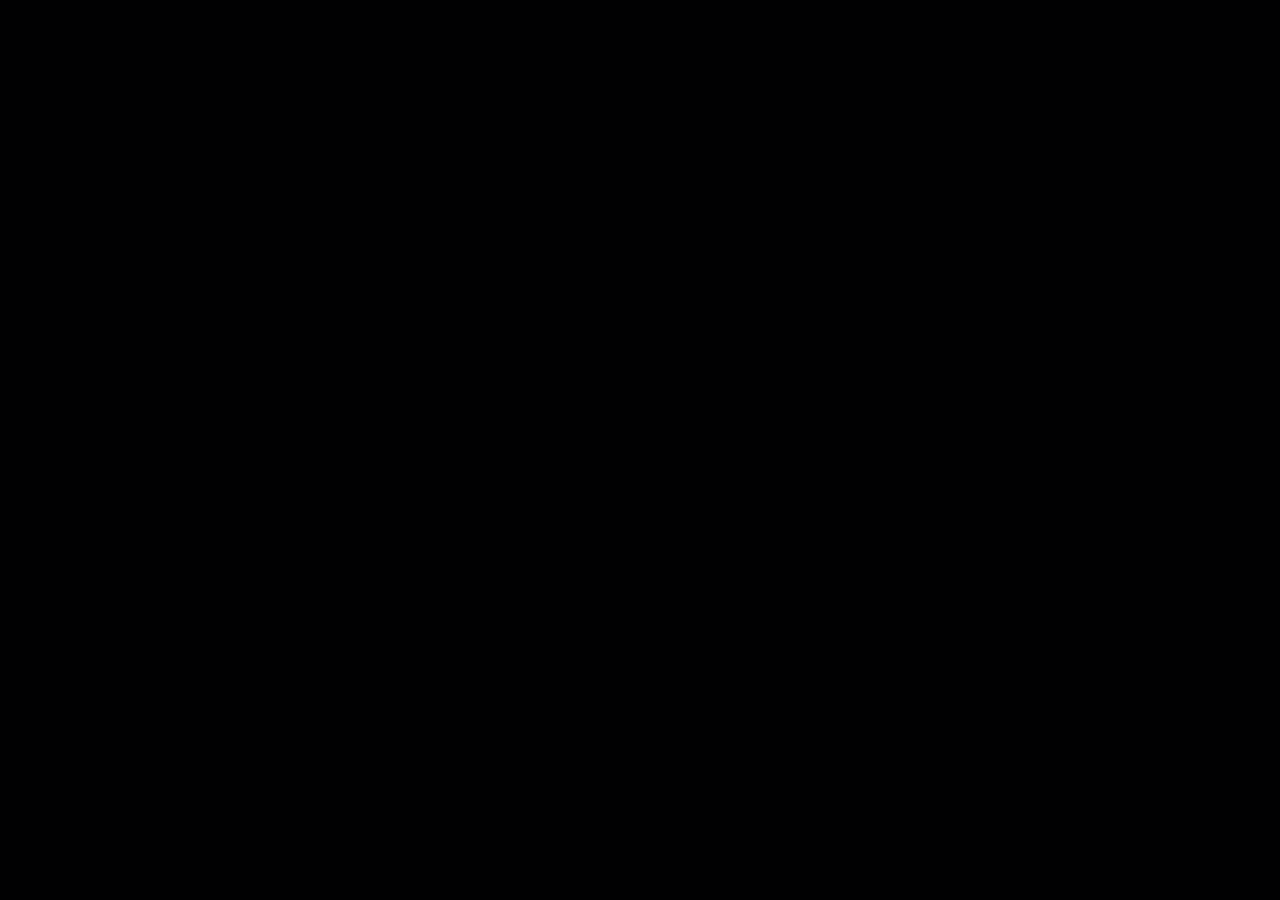
==== commit 893d409c: "Refactor JSON-LD structured data in index.html Updated structured data for the organization and webs" ====
--- a/index.html
+++ b/index.html
@@ -16,7 +16,7 @@
     <meta name="geo.region" content="IN-UP"/>
     <meta name="geo.placename" content="Hapur, Uttar Pradesh"/>
     <meta name="geo.country" content="IN"/>
-    <meta property="og:url" content="https://corridor-showcase.lovable.app/"/>
+    <meta property="og:url" content="https://formera-08.github.io/formera-in/"/>
     <meta property="og:site_name" content="Formera"/>
     <meta property="og:locale" content="en_IN"/>
     <meta name="twitter:title" content="Formera | Creative Marketing Agency in Hapur, Uttar Pradesh"/>
@@ -26,9 +26,9 @@
     <link rel="stylesheet" href="https://fonts.googleapis.com/css2?family=Manrope:wght@400;500;600&amp;family=Space+Grotesk:wght@400;500;600;700&amp;display=swap"/>
     <link rel="stylesheet" href="css/styles.css"/>
     <link rel="icon" href="favicon.png" type="image/png"/>
-    <link rel="canonical" href="https://corridor-showcase.lovable.app/"/>
-    <link rel="alternate" hreflang="en-IN" href="https://corridor-showcase.lovable.app/"/>
-    <link rel="alternate" hreflang="x-default" href="https://corridor-showcase.lovable.app/"/>
+    <link rel="canonical" href="https://formera-08.github.io/formera-in/"/>
+    <link rel="alternate" hreflang="en-IN" href="https://formera-08.github.io/formera-in/"/>
+    <link rel="alternate" hreflang="x-default" href="https://formera-08.github.io/formera-in/"/>
     <link rel="preload" as="image" href="assets/future-form.jpg"/>
     <link rel="preload" as="image" href="assets/chromatic-field.png"/>
     <link rel="preload" as="image" href="assets/city-memory.jpg"/>
@@ -38,8 +38,64 @@
     <link rel="preload" as="image" href="assets/kinetic-cloud.jpg"/>
     <link rel="preload" as="image" href="assets/flight-study.jpg"/>
     <link rel="preload" as="image" href="assets/formera-logo.jpg"/>
-    <script type="application/ld+json">
-      {"@context":"https://schema.org","@graph":[{"@type":["Organization","ProfessionalService"],"@id":"https://corridor-showcase.lovable.app/#organization","name":"Formera","alternateName":"Formera Creations","url":"https://corridor-showcase.lovable.app/","logo":"https://corridor-showcase.lovable.app/formera-logo.jpg","image":"https://corridor-showcase.lovable.app/formera-logo.jpg","description":"Creative marketing agency in Hapur, Uttar Pradesh (UP). Motion graphics, video editing, graphic design and video shoots for brands across UP and India.","email":"formera.creations.3@gmail.com","telephone":"+91 84393 18034","address":{"@type":"PostalAddress","addressLocality":"Hapur","addressRegion":"Uttar Pradesh","addressCountry":"IN"},"areaServed":[{"@type":"City","name":"Hapur","containedInPlace":{"@type":"State","name":"Uttar Pradesh"}},{"@type":"City","name":"Ghaziabad","containedInPlace":{"@type":"State","name":"Uttar Pradesh"}},{"@type":"City","name":"Meerut","containedInPlace":{"@type":"State","name":"Uttar Pradesh"}},{"@type":"City","name":"Noida","containedInPlace":{"@type":"State","name":"Uttar Pradesh"}},{"@type":"City","name":"Bulandshahr","containedInPlace":{"@type":"State","name":"Uttar Pradesh"}},{"@type":"City","name":"Moradabad","containedInPlace":{"@type":"State","name":"Uttar Pradesh"}},{"@type":"AdministrativeArea","name":"Western Uttar Pradesh"},{"@type":"State","name":"Uttar Pradesh"},{"@type":"Country","name":"India"}],"contactPoint":[{"@type":"ContactPoint","contactType":"customer service","email":"formera.creations.3@gmail.com","telephone":"+91 84393 18034","areaServed":"IN"}],"sameAs":["https://www.instagram.com/formera_creations.3/","https://topmate.io/formera_creations"],"knowsAbout":["Motion Graphics","Motion Design","Graphic Design","Video Editing","Video Production","Marketing Creatives","Social Media Design","Promotional Videos","Branding","Creative Marketing","Branding Strategy","Marketing Strategy"],"hasOfferCatalog":{"@type":"OfferCatalog","name":"Creative Services","itemListElement":[{"@type":"Offer","itemOffered":{"@type":"Service","name":"Motion Graphics","serviceType":"Motion Graphics","description":"Animated logos, kinetic typography, explainer sequences and social-first motion built frame by frame.","provider":{"@id":"https://corridor-showcase.lovable.app/#organization"},"areaServed":[{"@type":"City","name":"Hapur","containedInPlace":{"@type":"State","name":"Uttar Pradesh"}},{"@type":"City","name":"Ghaziabad","containedInPlace":{"@type":"State","name":"Uttar Pradesh"}},{"@type":"City","name":"Meerut","containedInPlace":{"@type":"State","name":"Uttar Pradesh"}},{"@type":"City","name":"Noida","containedInPlace":{"@type":"State","name":"Uttar Pradesh"}},{"@type":"City","name":"Bulandshahr","containedInPlace":{"@type":"State","name":"Uttar Pradesh"}},{"@type":"City","name":"Moradabad","containedInPlace":{"@type":"State","name":"Uttar Pradesh"}},{"@type":"AdministrativeArea","name":"Western Uttar Pradesh"},{"@type":"State","name":"Uttar Pradesh"},{"@type":"Country","name":"India"}]}},{"@type":"Offer","itemOffered":{"@type":"Service","name":"Graphic Design","serviceType":"Graphic Design","description":"Campaign posters, thumbnails, covers, layout systems and visual assets with a strong point of view.","provider":{"@id":"https://corridor-showcase.lovable.app/#organization"},"areaServed":[{"@type":"City","name":"Hapur","containedInPlace":{"@type":"State","name":"Uttar Pradesh"}},{"@type":"City","name":"Ghaziabad","containedInPlace":{"@type":"State","name":"Uttar Pradesh"}},{"@type":"City","name":"Meerut","containedInPlace":{"@type":"State","name":"Uttar Pradesh"}},{"@type":"City","name":"Noida","containedInPlace":{"@type":"State","name":"Uttar Pradesh"}},{"@type":"City","name":"Bulandshahr","containedInPlace":{"@type":"State","name":"Uttar Pradesh"}},{"@type":"City","name":"Moradabad","containedInPlace":{"@type":"State","name":"Uttar Pradesh"}},{"@type":"AdministrativeArea","name":"Western Uttar Pradesh"},{"@type":"State","name":"Uttar Pradesh"},{"@type":"Country","name":"India"}]}},{"@type":"Offer","itemOffered":{"@type":"Service","name":"Video Editing","serviceType":"Video Editing","description":"Story-led edits, colour grading, sound design and delivery for reels, ads and long-form content.","provider":{"@id":"https://corridor-showcase.lovable.app/#organization"},"areaServed":[{"@type":"City","name":"Hapur","containedInPlace":{"@type":"State","name":"Uttar Pradesh"}},{"@type":"City","name":"Ghaziabad","containedInPlace":{"@type":"State","name":"Uttar Pradesh"}},{"@type":"City","name":"Meerut","containedInPlace":{"@type":"State","name":"Uttar Pradesh"}},{"@type":"City","name":"Noida","containedInPlace":{"@type":"State","name":"Uttar Pradesh"}},{"@type":"City","name":"Bulandshahr","containedInPlace":{"@type":"State","name":"Uttar Pradesh"}},{"@type":"City","name":"Moradabad","containedInPlace":{"@type":"State","name":"Uttar Pradesh"}},{"@type":"AdministrativeArea","name":"Western Uttar Pradesh"},{"@type":"State","name":"Uttar Pradesh"},{"@type":"Country","name":"India"}]}},{"@type":"Offer","itemOffered":{"@type":"Service","name":"Video Shoots","serviceType":"Video Shoots","description":"Concept-to-capture production for product films, brand stories and creator campaigns.","provider":{"@id":"https://corridor-showcase.lovable.app/#organization"},"areaServed":[{"@type":"City","name":"Hapur","containedInPlace":{"@type":"State","name":"Uttar Pradesh"}},{"@type":"City","name":"Ghaziabad","containedInPlace":{"@type":"State","name":"Uttar Pradesh"}},{"@type":"City","name":"Meerut","containedInPlace":{"@type":"State","name":"Uttar Pradesh"}},{"@type":"City","name":"Noida","containedInPlace":{"@type":"State","name":"Uttar Pradesh"}},{"@type":"City","name":"Bulandshahr","containedInPlace":{"@type":"State","name":"Uttar Pradesh"}},{"@type":"City","name":"Moradabad","containedInPlace":{"@type":"State","name":"Uttar Pradesh"}},{"@type":"AdministrativeArea","name":"Western Uttar Pradesh"},{"@type":"State","name":"Uttar Pradesh"},{"@type":"Country","name":"India"}]}},{"@type":"Offer","itemOffered":{"@type":"Service","name":"Branding Strategies","serviceType":"Branding Strategies","description":"Positioning, visual language and brand systems that make a business instantly recognisable.","provider":{"@id":"https://corridor-showcase.lovable.app/#organization"},"areaServed":[{"@type":"City","name":"Hapur","containedInPlace":{"@type":"State","name":"Uttar Pradesh"}},{"@type":"City","name":"Ghaziabad","containedInPlace":{"@type":"State","name":"Uttar Pradesh"}},{"@type":"City","name":"Meerut","containedInPlace":{"@type":"State","name":"Uttar Pradesh"}},{"@type":"City","name":"Noida","containedInPlace":{"@type":"State","name":"Uttar Pradesh"}},{"@type":"City","name":"Bulandshahr","containedInPlace":{"@type":"State","name":"Uttar Pradesh"}},{"@type":"City","name":"Moradabad","containedInPlace":{"@type":"State","name":"Uttar Pradesh"}},{"@type":"AdministrativeArea","name":"Western Uttar Pradesh"},{"@type":"State","name":"Uttar Pradesh"},{"@type":"Country","name":"India"}]}},{"@type":"Offer","itemOffered":{"@type":"Service","name":"Marketing Strategic Content","serviceType":"Marketing Strategic Content","description":"Platform-aware content plans and creative direction built to convert attention into action.","provider":{"@id":"https://corridor-showcase.lovable.app/#organization"},"areaServed":[{"@type":"City","name":"Hapur","containedInPlace":{"@type":"State","name":"Uttar Pradesh"}},{"@type":"City","name":"Ghaziabad","containedInPlace":{"@type":"State","name":"Uttar Pradesh"}},{"@type":"City","name":"Meerut","containedInPlace":{"@type":"State","name":"Uttar Pradesh"}},{"@type":"City","name":"Noida","containedInPlace":{"@type":"State","name":"Uttar Pradesh"}},{"@type":"City","name":"Bulandshahr","containedInPlace":{"@type":"State","name":"Uttar Pradesh"}},{"@type":"City","name":"Moradabad","containedInPlace":{"@type":"State","name":"Uttar Pradesh"}},{"@type":"AdministrativeArea","name":"Western Uttar Pradesh"},{"@type":"State","name":"Uttar Pradesh"},{"@type":"Country","name":"India"}]}}]}},{"@type":"WebSite","@id":"https://corridor-showcase.lovable.app/#website","url":"https://corridor-showcase.lovable.app/","name":"Formera","alternateName":"Formera Creations","publisher":{"@id":"https://corridor-showcase.lovable.app/#organization"},"inLanguage":"en-IN"}]}
+    <script type="application/ld+json"
+ {   
+  "@context": "https://schema.org",
+  "@graph": [
+    {
+      "@type": "Organization",
+      "@id": "https://formera-08.github.io/formera-in/#organization",
+      "name": "Formera",
+      "alternateName": "Formera Creations",
+      "url": "https://formera-08.github.io/formera-in/",
+      "logo": "https://formera-08.github.io/formera-in/formera-logo.jpg",
+      "description": "Formera is a creative marketing agency offering motion graphics, graphic design, video editing, video shoots and creative marketing services.",
+      "email": "formera.creations.3@gmail.com",
+      "telephone": "+91 84393 18034",
+      "address": {
+        "@type": "PostalAddress",
+        "addressLocality": "Hapur",
+        "addressRegion": "Uttar Pradesh",
+        "addressCountry": "IN"
+      },
+      "sameAs": [
+        "https://www.instagram.com/formera_creations.3/",
+        "https://topmate.io/formera_creations"
+      ],
+      "knowsAbout": [
+        "Creative Marketing",
+        "Motion Graphics",
+        "Graphic Design",
+        "Video Editing",
+        "Video Production",
+        "Branding",
+        "Marketing Strategy",
+        "Social Media Marketing"
+      ],
+      "areaServed": [
+        {
+          "@type": "City",
+          "name": "Hapur"
+        },
+        {
+          "@type": "AdministrativeArea",
+          "name": "Uttar Pradesh"
+        },
+        {
+          "@type": "Country",
+          "name": "India"
+        }
+      ]
+    },
+    {
+      "@type": "WebSite",
+      "@id": "https://formera-08.github.io/formera-in/#website",
+      "url": "https://formera-08.github.io/formera-in/",
+      "name": "Formera",
+      "publisher": {
+        "@id": "https://formera-08.github.io/formera-in/#organization
+  },
+      "inLanguage": "en-IN"
     </script>
   </head>
   <body>
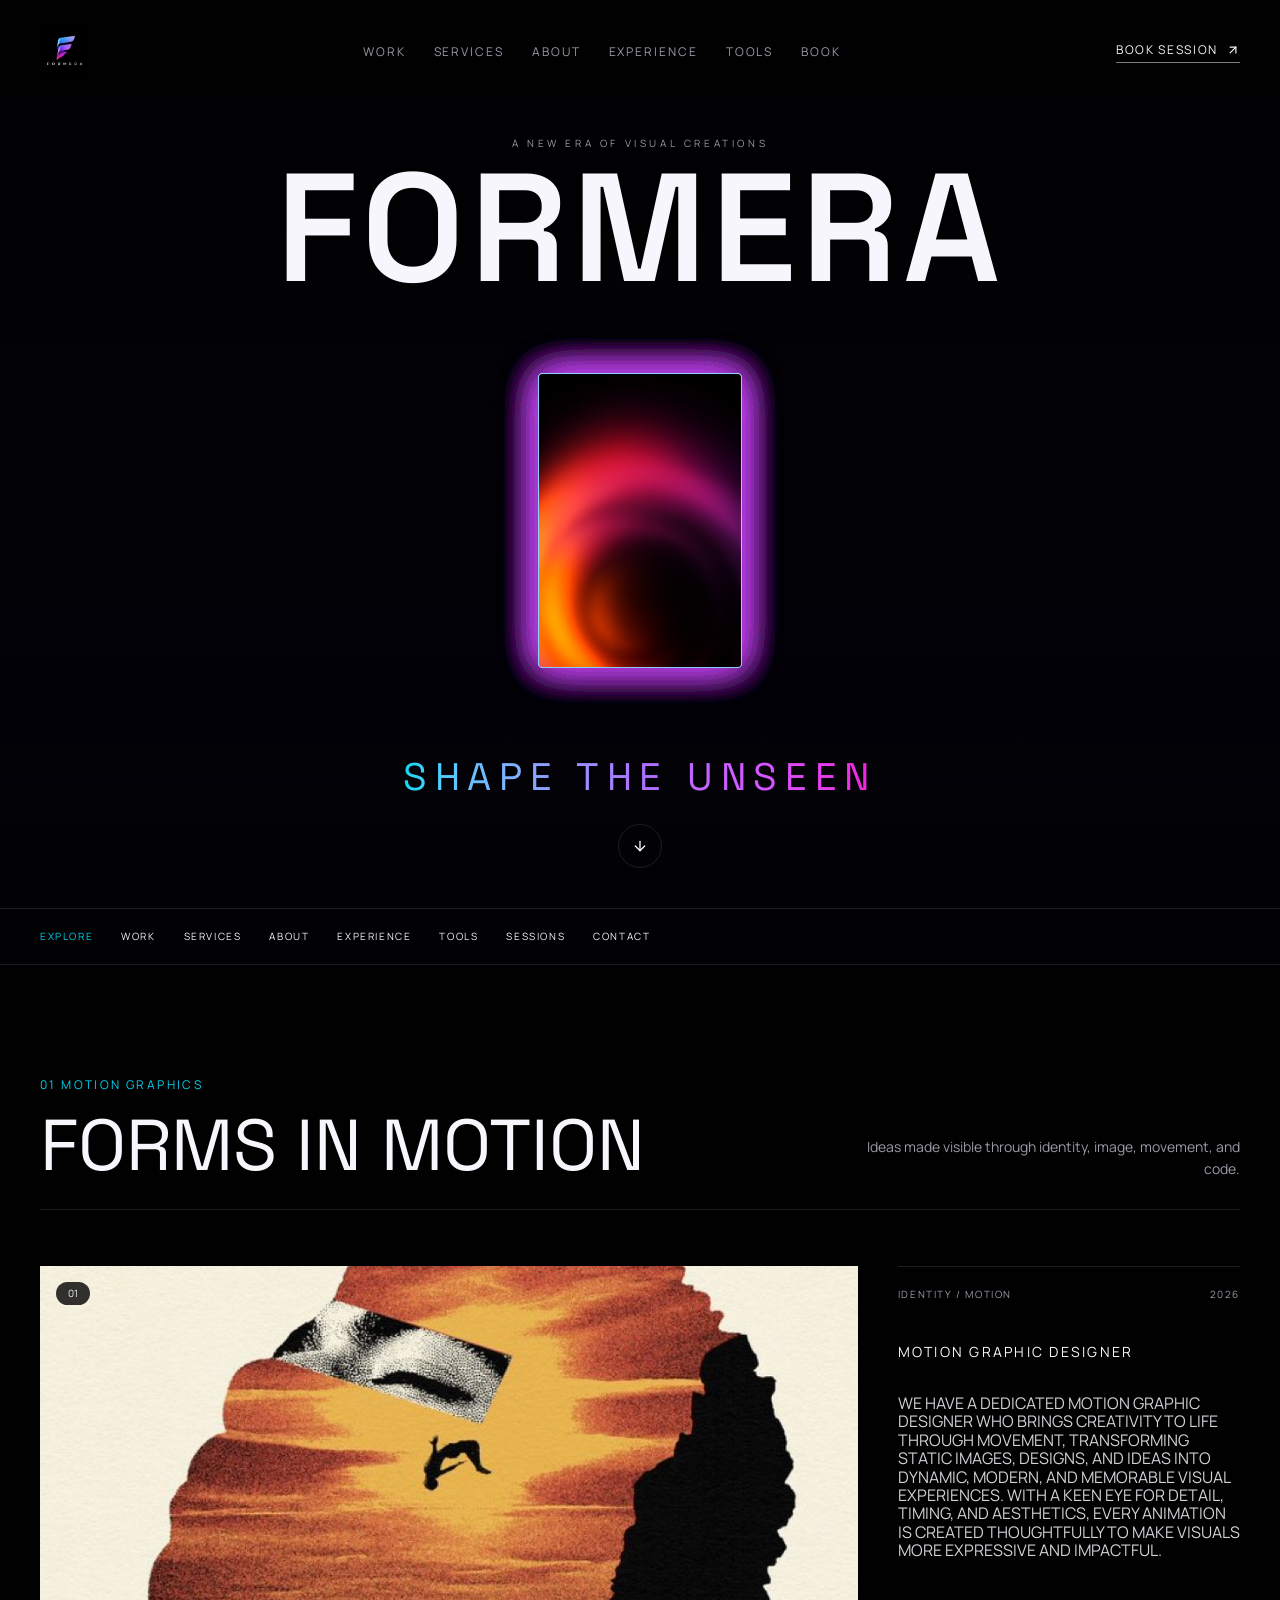
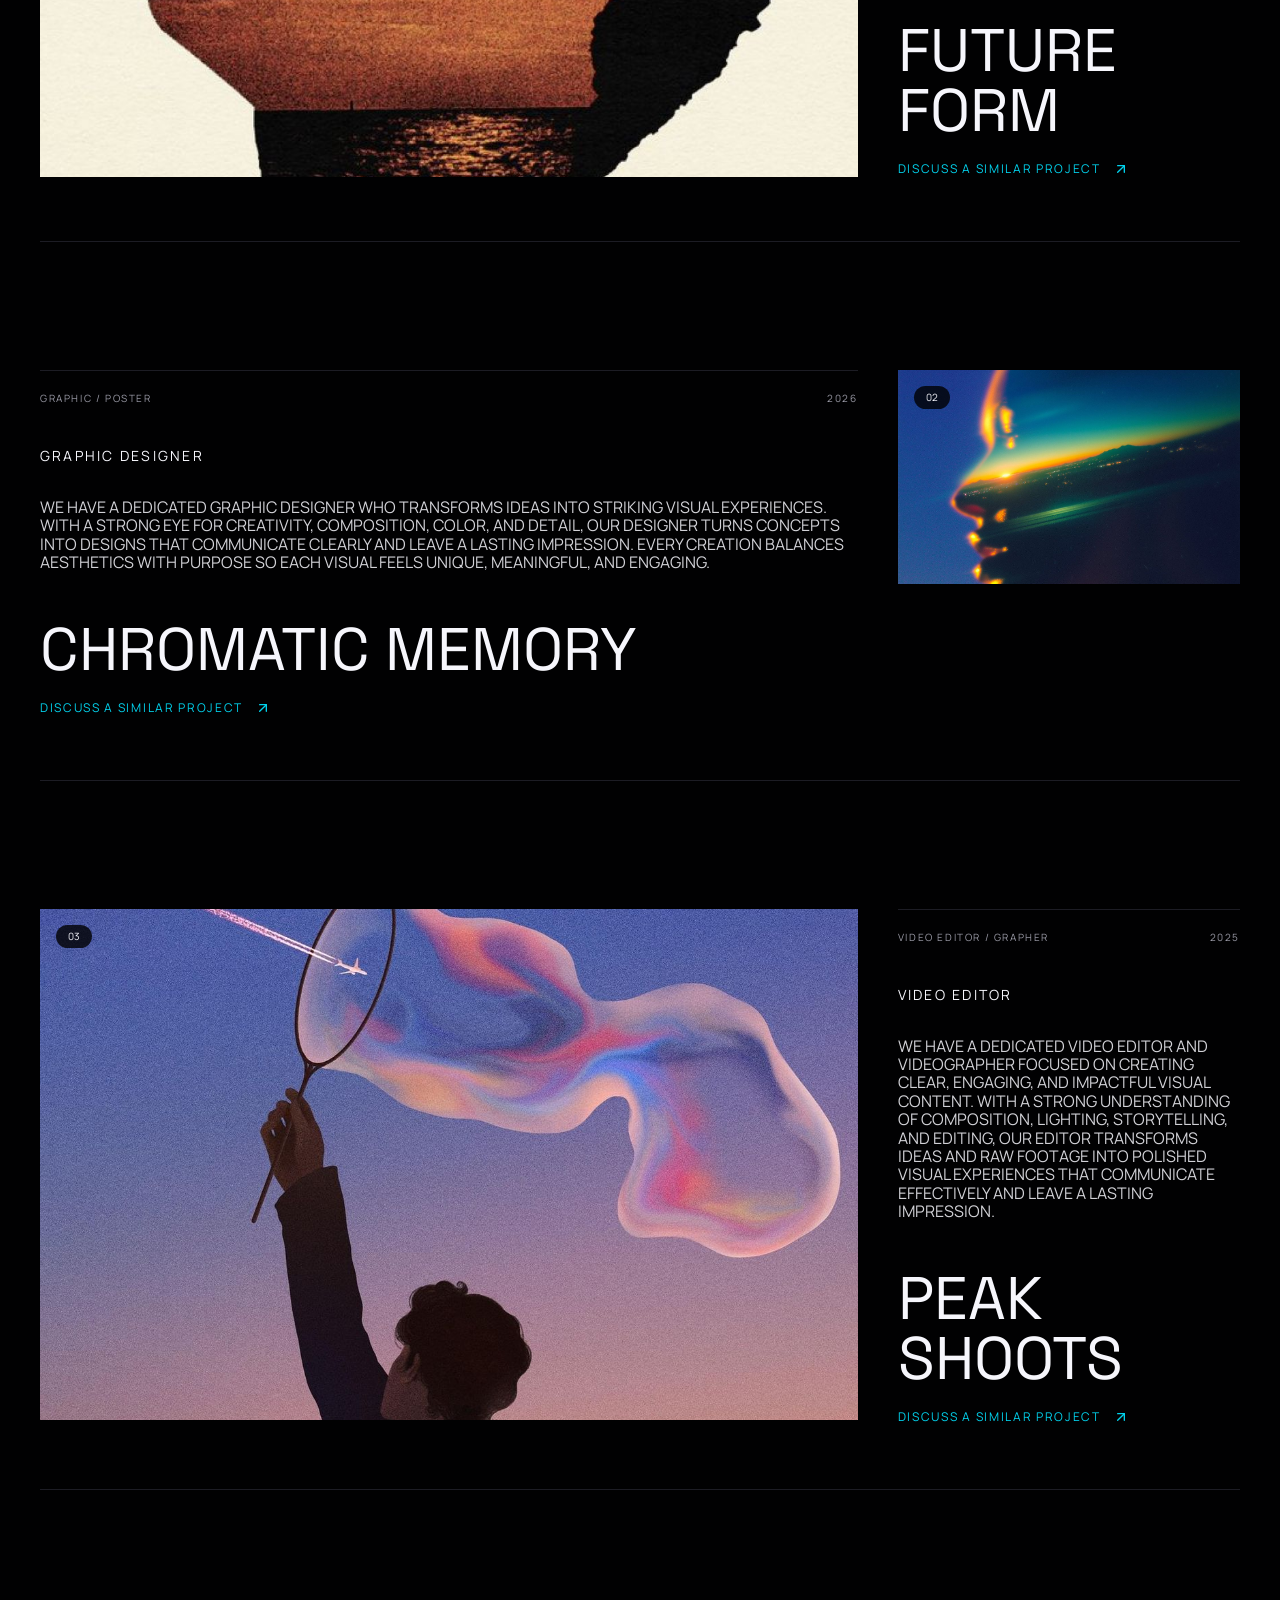
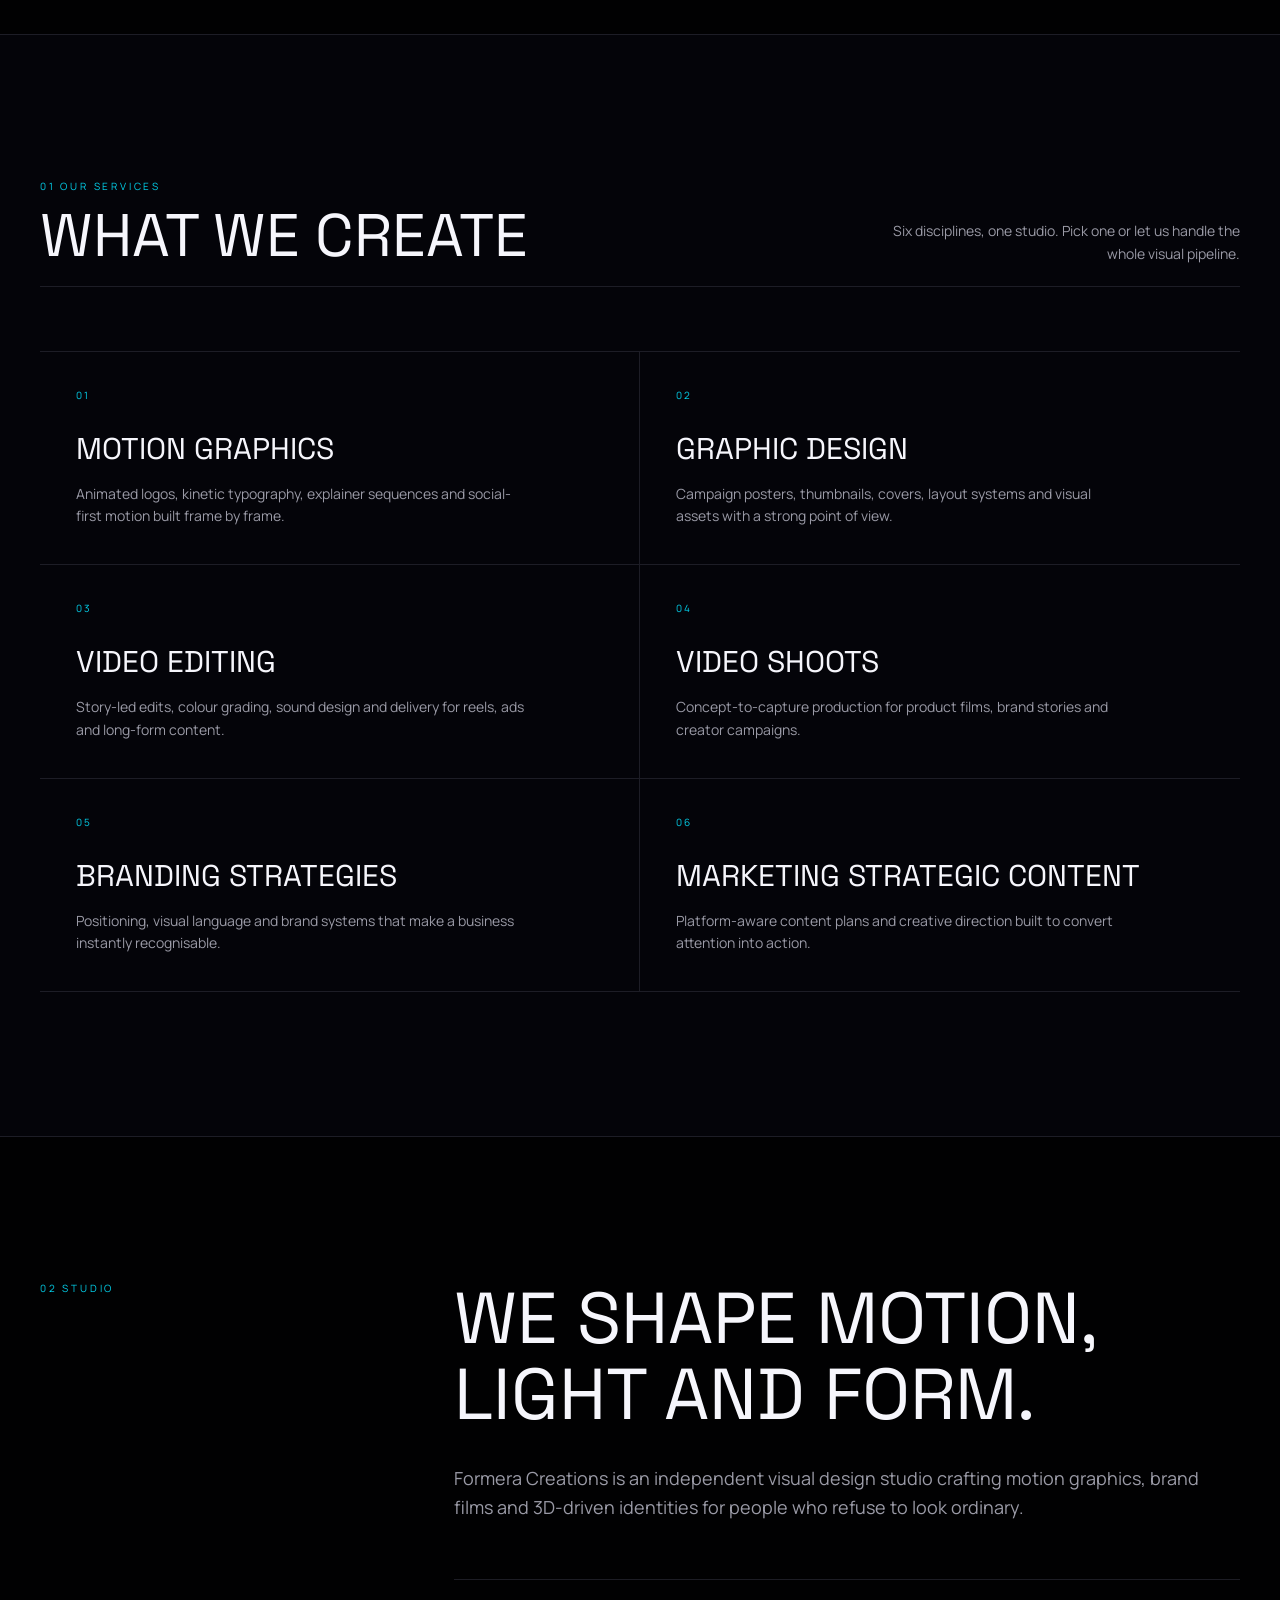
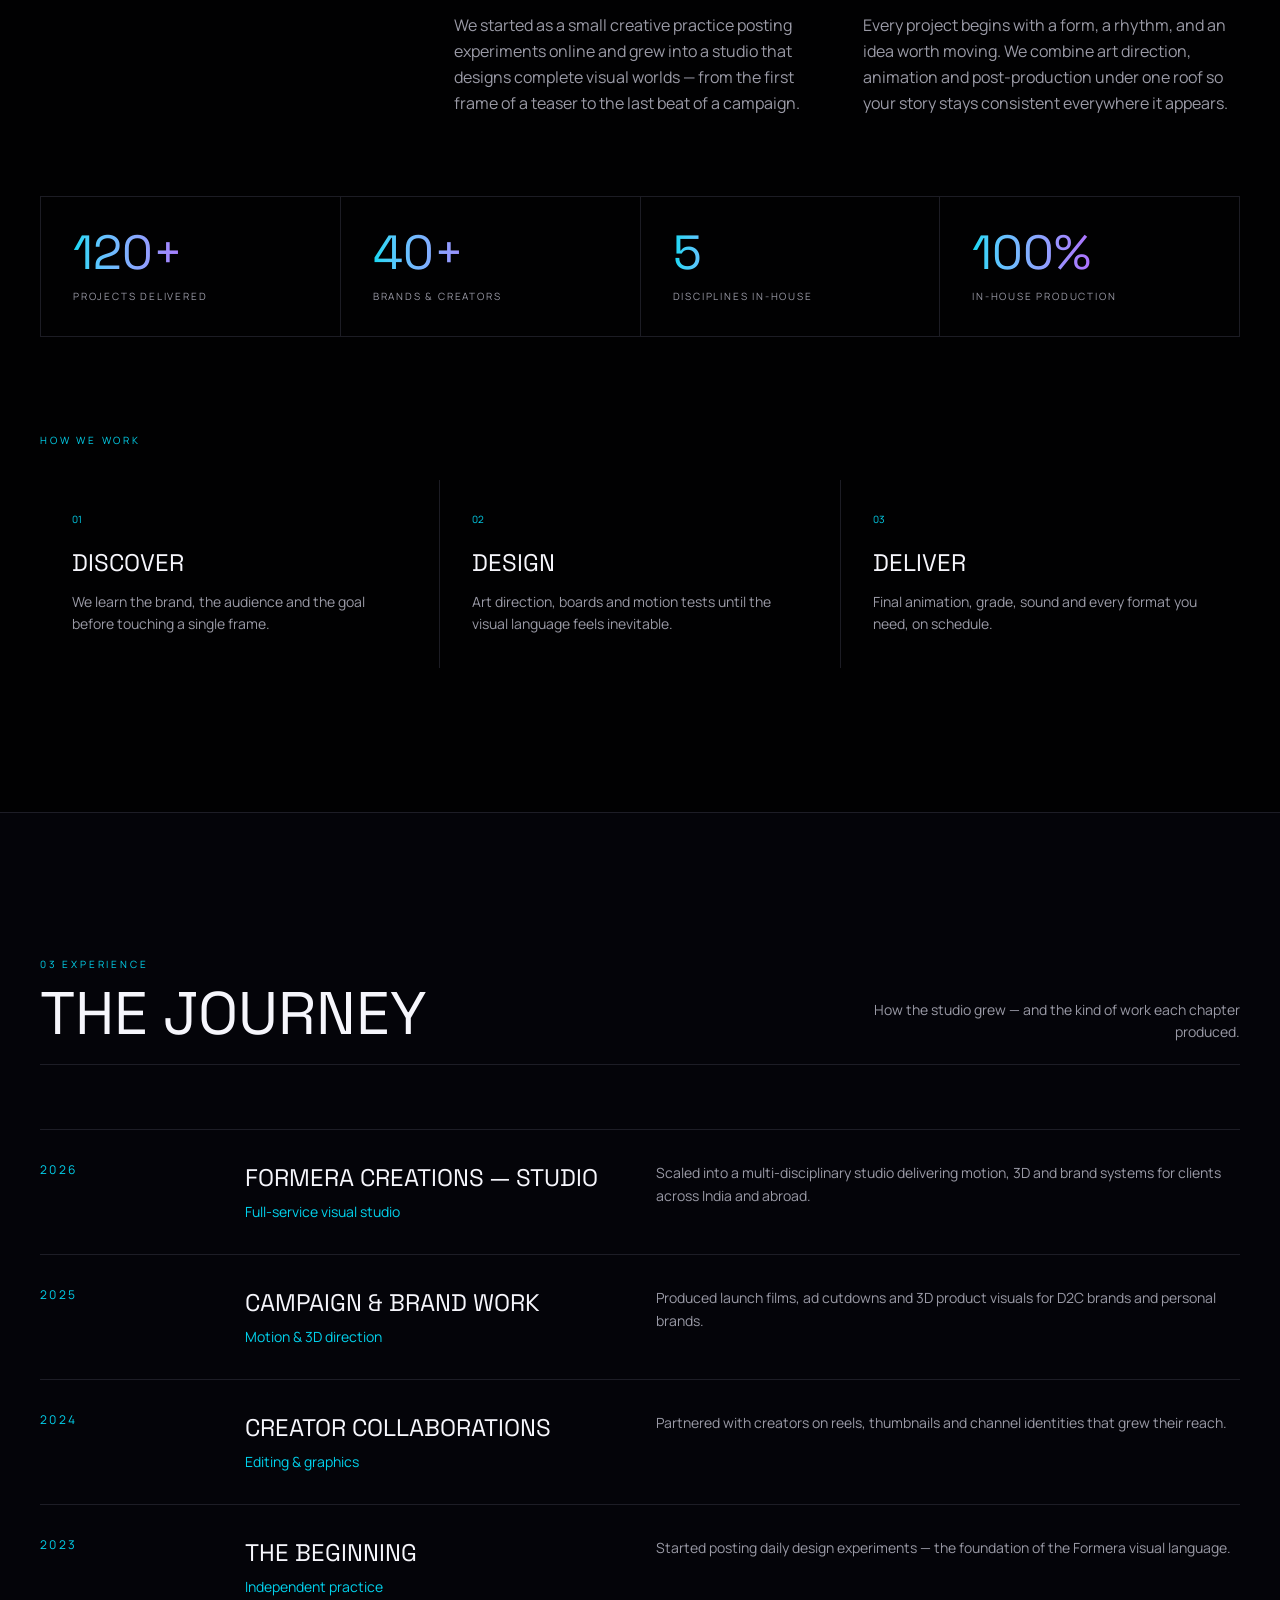
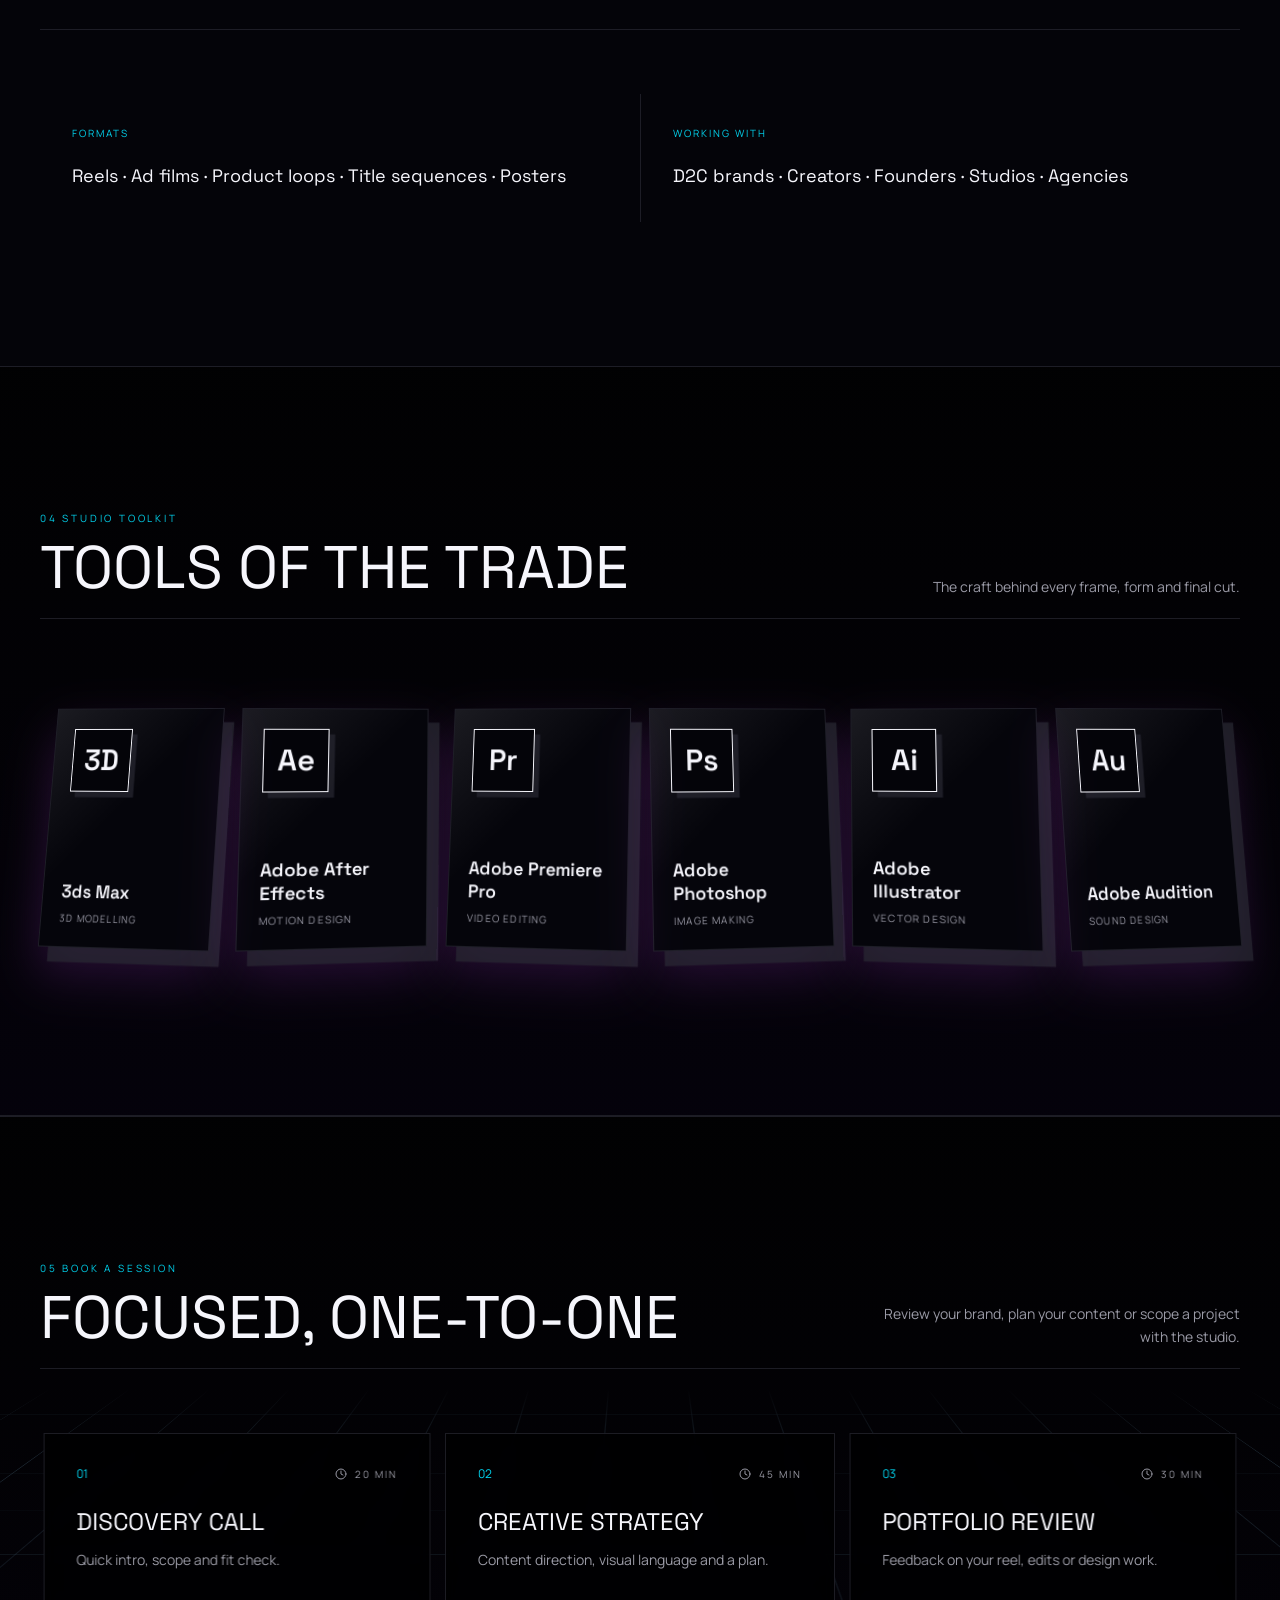
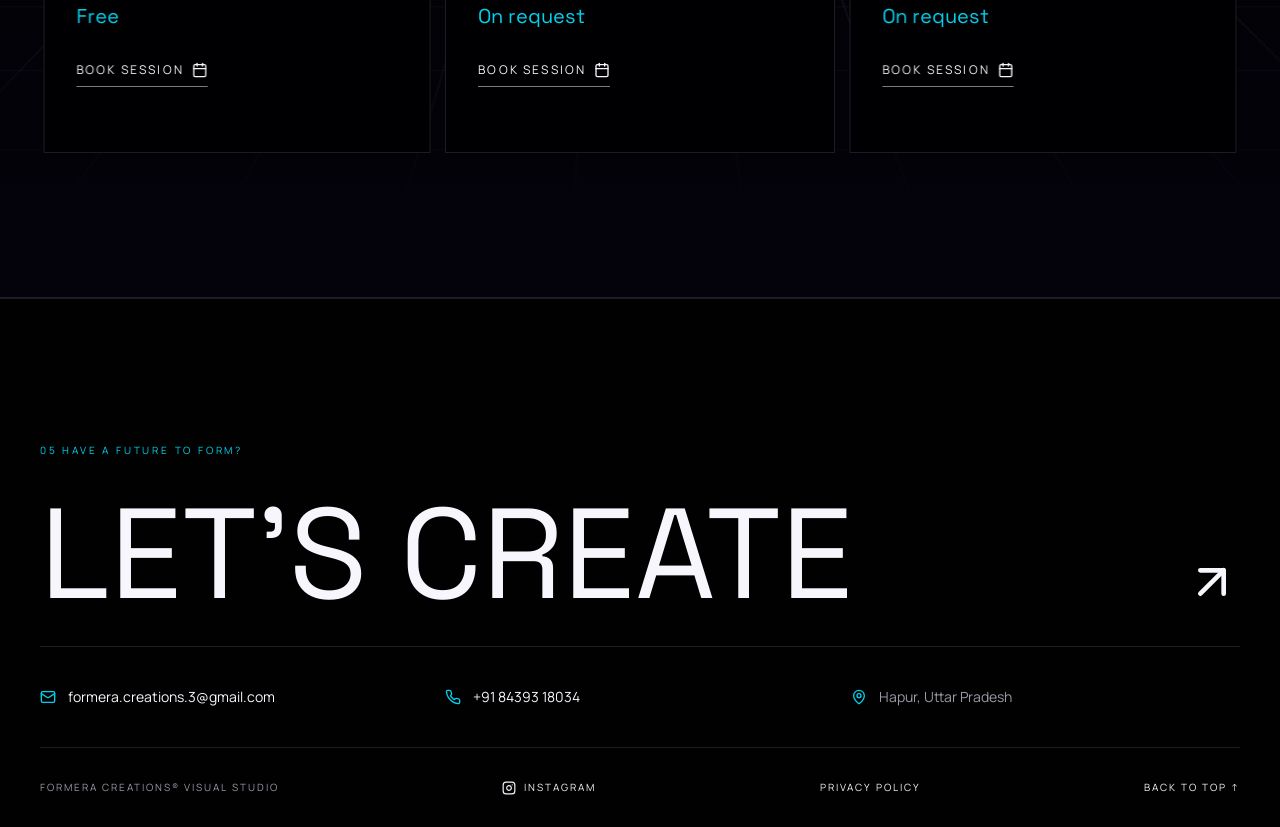
==== commit 2b00a87f: "Refactor JSON-LD script in index.html Removed unnecessary properties from JSON-LD script." ====
--- a/index.html
+++ b/index.html
@@ -1,6 +1,16 @@
-<!DOCTYPE html>
-<html lang="en-IN">
-  <head>
+<head>
+  
+<!-- Google Analytics 4 - FORMERA -->
+<script async src="https://www.googletagmanager.com/gtag/js?id=G-Q5YD5QLEEW"></script>
+
+<script>
+  window.dataLayer = window.dataLayer || [];
+  function gtag(){dataLayer.push(arguments);}
+  gtag('js', new Date());
+
+  gtag('config', 'G-Q5YD5QLEEW');
+</script>
+
 <meta name="google-site-verification" content="IYYLPr7kty9kp2888hiC-dbi23ppqFIYEDWbVmbP9VU" />
     <meta charset="utf-8"/>
     <meta name="viewport" content="width=device-width, initial-scale=1"/>
@@ -17,7 +27,32 @@
     <meta name="geo.placename" content="Hapur, Uttar Pradesh"/>
     <meta name="geo.country" content="IN"/>
     <meta property="og:url" content="https://formera-08.github.io/formera-in/"/>
-    <meta property="og:site_name" content="Formera"/>
+   
+<!-- FORMERA SOCIAL SHARING METADATA -->
+
+<meta property="og:image"
+content="https://formera-08.github.io/formera-in/assets/formera-social-preview.jpg.jpg"/>
+
+<meta property="og:image:secure_url"
+content="https://formera-08.github.io/formera-in/assets/formera-social-preview.jpg.jpg"/>
+
+<meta property="og:image:type" content="image/jpeg"/>
+<meta property="og:image:width" content="1200"/>
+<meta property="og:image:height" content="630"/>
+
+<meta property="og:image:alt"
+content="FORMERA - Creative Marketing Agency"/>
+
+<!-- X / TWITTER SOCIAL CARD -->
+
+<meta name="twitter:card" content="summary_large_image"/>
+
+<meta name="twitter:image"
+content="https://formera-08.github.io/formera-in/assets/formera-social-preview.jpg.jpg"/>
+
+<meta name="twitter:image:alt"
+content="FORMERA - Creative Marketing Agency"/>
+
     <meta property="og:locale" content="en_IN"/>
     <meta name="twitter:title" content="Formera | Creative Marketing Agency in Hapur, Uttar Pradesh"/>
     <meta name="twitter:description" content="Creative marketing agency in Hapur, Uttar Pradesh (UP). Motion graphics, video editing, graphic design and video shoots for brands across UP and India."/>
@@ -38,8 +73,8 @@
     <link rel="preload" as="image" href="assets/kinetic-cloud.jpg"/>
     <link rel="preload" as="image" href="assets/flight-study.jpg"/>
     <link rel="preload" as="image" href="assets/formera-logo.jpg"/>
-    <script type="application/ld+json"
- {   
+ <script type="application/ld+json">
+{
   "@context": "https://schema.org",
   "@graph": [
     {
@@ -61,30 +96,6 @@
       "sameAs": [
         "https://www.instagram.com/formera_creations.3/",
         "https://topmate.io/formera_creations"
-      ],
-      "knowsAbout": [
-        "Creative Marketing",
-        "Motion Graphics",
-        "Graphic Design",
-        "Video Editing",
-        "Video Production",
-        "Branding",
-        "Marketing Strategy",
-        "Social Media Marketing"
-      ],
-      "areaServed": [
-        {
-          "@type": "City",
-          "name": "Hapur"
-        },
-        {
-          "@type": "AdministrativeArea",
-          "name": "Uttar Pradesh"
-        },
-        {
-          "@type": "Country",
-          "name": "India"
-        }
       ]
     },
     {
@@ -93,10 +104,13 @@
       "url": "https://formera-08.github.io/formera-in/",
       "name": "Formera",
       "publisher": {
-        "@id": "https://formera-08.github.io/formera-in/#organization
-  },
+        "@id": "https://formera-08.github.io/formera-in/#organization"
+      },
       "inLanguage": "en-IN"
-    </script>
+    }
+  ]
+}
+</script>
   </head>
   <body>
     <main class="min-h-screen overflow-x-hidden bg-background text-foreground">
